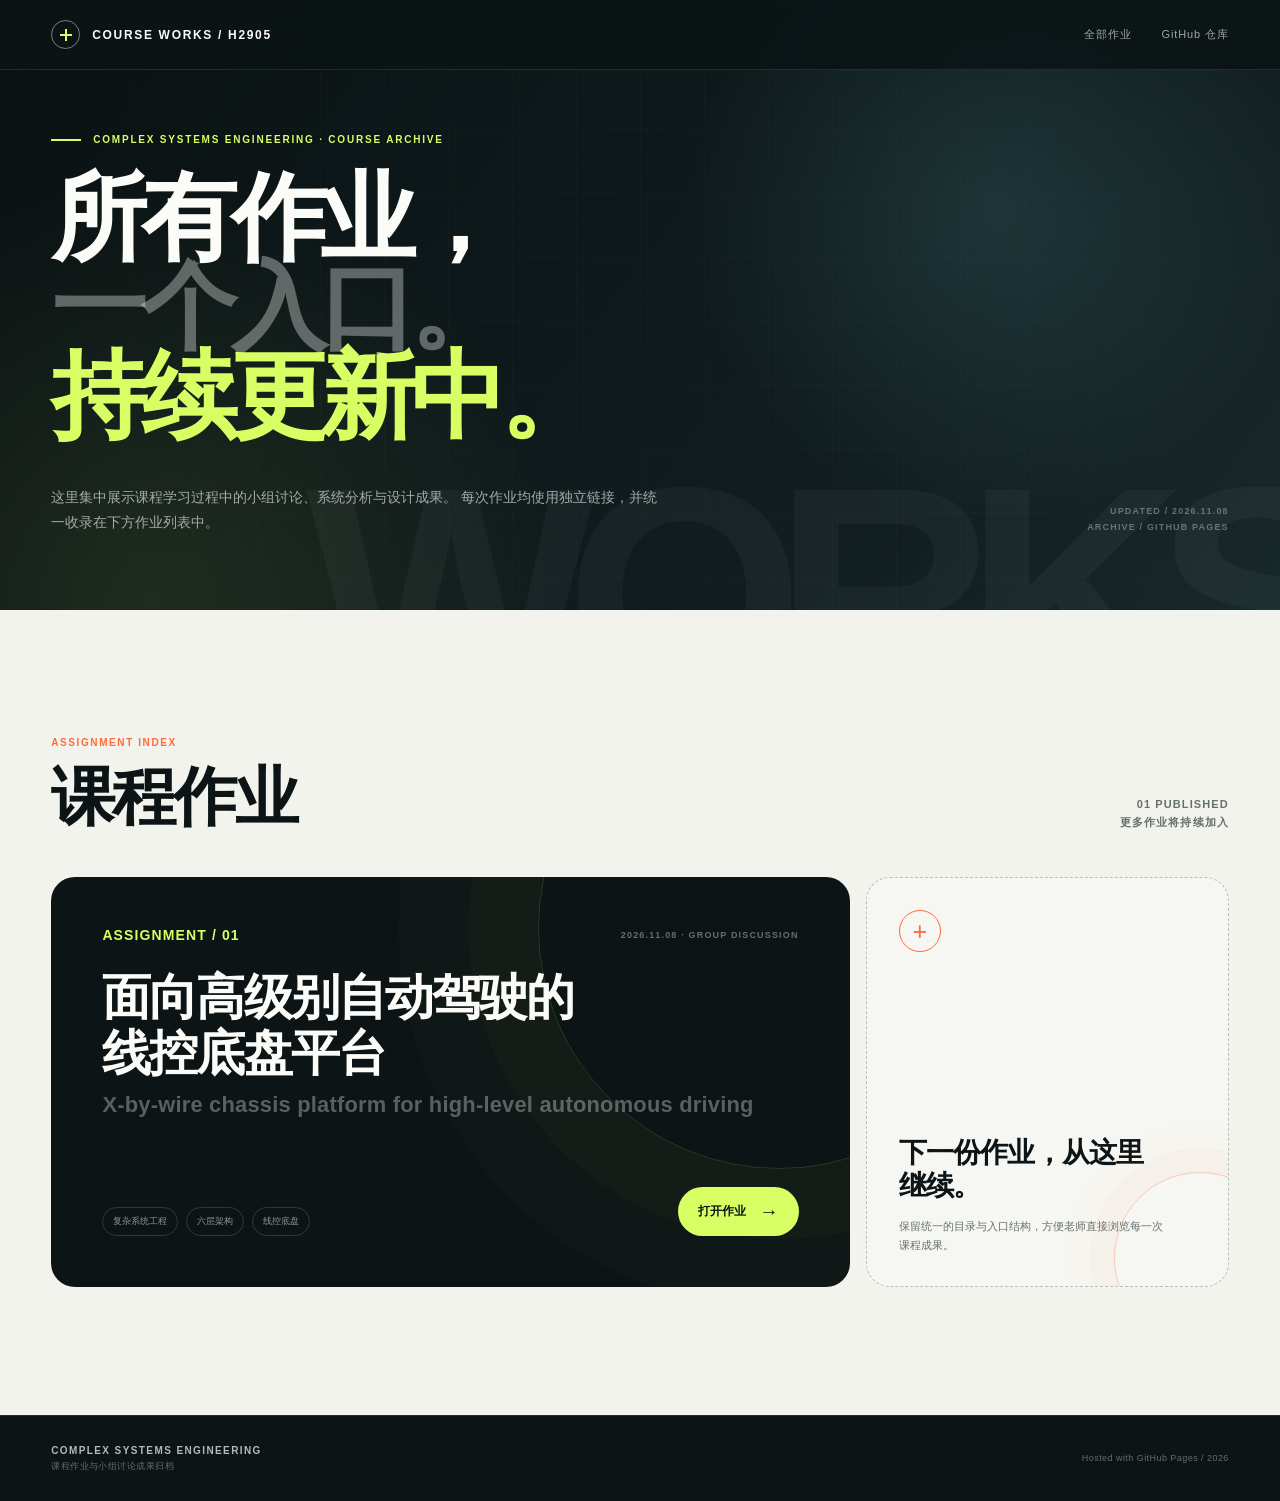
==== index.html @ eab42ed1 "Initialize course assignment site" ====
<!doctype html>
<html lang="zh-CN">
<head>
  <meta charset="utf-8">
  <meta name="viewport" content="width=device-width, initial-scale=1">
  <meta name="description" content="Complex Systems Engineering 课程作业入口">
  <title>课程作业｜Complex Systems Engineering</title>
  <style>
    :root {
      --ink: #0c1416;
      --paper: #f1f3ec;
      --muted: #66706d;
      --line: rgba(12, 20, 22, 0.14);
      --acid: #d7ff64;
      --orange: #ff6b3d;
      --cyan: #77e8df;
      --white: #fbfcf7;
      --display: "Arial Narrow", "HarmonyOS Sans SC", "Microsoft YaHei", sans-serif;
      --sans: "HarmonyOS Sans SC", "PingFang SC", "Microsoft YaHei", sans-serif;
    }

    * { box-sizing: border-box; }

    html {
      scroll-behavior: smooth;
      scroll-padding-top: 84px;
    }

    body {
      margin: 0;
      color: var(--ink);
      background: var(--paper);
      font-family: var(--sans);
      -webkit-font-smoothing: antialiased;
    }

    a { color: inherit; text-decoration: none; }

    ::selection {
      color: var(--ink);
      background: var(--acid);
    }

    .nav {
      position: fixed;
      inset: 0 0 auto;
      z-index: 20;
      display: flex;
      align-items: center;
      justify-content: space-between;
      height: 70px;
      padding: 0 4vw;
      color: var(--white);
      border-bottom: 1px solid rgba(255, 255, 255, 0.1);
      background: rgba(12, 20, 22, 0.9);
      backdrop-filter: blur(18px);
      -webkit-backdrop-filter: blur(18px);
    }

    .brand {
      display: flex;
      align-items: center;
      gap: 12px;
      font: 800 12px/1 var(--display);
      letter-spacing: 0.14em;
      text-transform: uppercase;
    }

    .brand-mark {
      position: relative;
      display: grid;
      place-items: center;
      width: 29px;
      height: 29px;
      border: 1px solid rgba(255, 255, 255, 0.45);
      border-radius: 50%;
    }

    .brand-mark::before,
    .brand-mark::after {
      position: absolute;
      background: var(--acid);
      content: "";
    }

    .brand-mark::before { width: 12px; height: 2px; }
    .brand-mark::after { width: 2px; height: 12px; }

    .nav-links {
      display: flex;
      gap: 30px;
      color: rgba(255, 255, 255, 0.62);
      font-size: 11px;
      letter-spacing: 0.08em;
    }

    .nav-links a {
      transition: color 0.2s;
    }

    .nav-links a:hover { color: var(--acid); }

    .hero {
      position: relative;
      min-height: 610px;
      display: flex;
      align-items: center;
      overflow: hidden;
      color: var(--white);
      background:
        radial-gradient(circle at 78% 35%, rgba(119, 232, 223, 0.12), transparent 29%),
        radial-gradient(circle at 12% 98%, rgba(215, 255, 100, 0.09), transparent 33%),
        linear-gradient(125deg, #0a1112 0%, #111d20 70%, #17282b 100%);
    }

    .hero::before {
      position: absolute;
      inset: 0;
      opacity: 0.1;
      background-image:
        linear-gradient(rgba(255,255,255,0.16) 1px, transparent 1px),
        linear-gradient(90deg, rgba(255,255,255,0.16) 1px, transparent 1px);
      background-size: 64px 64px;
      mask-image: linear-gradient(to right, transparent, #000 25%, #000 80%, transparent);
      content: "";
    }

    .hero::after {
      position: absolute;
      right: -50px;
      bottom: -108px;
      color: rgba(255,255,255,0.034);
      font: 900 clamp(150px, 24vw, 340px)/0.8 var(--display);
      letter-spacing: -0.1em;
      content: "WORKS";
      pointer-events: none;
    }

    .hero-inner {
      position: relative;
      z-index: 1;
      width: min(1320px, 92vw);
      margin: 120px auto 60px;
    }

    .eyebrow {
      display: flex;
      align-items: center;
      gap: 12px;
      margin-bottom: 28px;
      color: var(--acid);
      font: 800 10px/1 var(--display);
      letter-spacing: 0.18em;
      text-transform: uppercase;
    }

    .eyebrow::before {
      width: 30px;
      height: 2px;
      background: currentColor;
      content: "";
    }

    h1 {
      max-width: 1000px;
      margin: 0;
      font: 900 clamp(57px, 7.5vw, 112px)/0.93 var(--display);
      letter-spacing: -0.065em;
    }

    h1 span {
      display: block;
      color: rgba(255,255,255,0.34);
    }

    h1 em {
      color: var(--acid);
      font-style: normal;
    }

    .hero-bottom {
      display: flex;
      align-items: end;
      justify-content: space-between;
      gap: 30px;
      margin-top: 44px;
    }

    .hero-copy {
      max-width: 610px;
      margin: 0;
      color: rgba(255,255,255,0.61);
      font-size: 14px;
      line-height: 1.8;
    }

    .hero-meta {
      flex: 0 0 auto;
      color: rgba(255,255,255,0.34);
      font: 800 9px/1.8 var(--display);
      letter-spacing: 0.13em;
      text-align: right;
      text-transform: uppercase;
    }

    .works {
      padding: clamp(82px, 10vw, 138px) 4vw;
    }

    .works-inner {
      width: min(1320px, 100%);
      margin: 0 auto;
    }

    .section-top {
      display: flex;
      align-items: end;
      justify-content: space-between;
      gap: 30px;
      margin-bottom: 46px;
    }

    .section-kicker {
      margin-bottom: 16px;
      color: var(--orange);
      font: 800 10px/1 var(--display);
      letter-spacing: 0.16em;
      text-transform: uppercase;
    }

    h2 {
      margin: 0;
      font: 800 clamp(37px, 5vw, 67px)/1.05 var(--display);
      letter-spacing: -0.045em;
    }

    .count {
      color: var(--muted);
      font: 800 11px/1.6 var(--display);
      letter-spacing: 0.1em;
      text-align: right;
      text-transform: uppercase;
    }

    .project-grid {
      display: grid;
      grid-template-columns: 1.65fr 0.75fr;
      gap: 16px;
    }

    .project-card {
      position: relative;
      min-height: 410px;
      display: flex;
      flex-direction: column;
      justify-content: space-between;
      padding: clamp(28px, 4vw, 52px);
      overflow: hidden;
      color: var(--white);
      border-radius: 24px;
      background: var(--ink);
      transition: transform 0.28s, box-shadow 0.28s;
    }

    .project-card:hover {
      transform: translateY(-5px);
      box-shadow: 0 25px 55px rgba(12,20,22,0.14);
    }

    .project-card::before {
      position: absolute;
      width: 480px;
      height: 480px;
      right: -170px;
      top: -190px;
      border: 1px solid rgba(215,255,100,0.15);
      border-radius: 50%;
      box-shadow:
        0 0 0 70px rgba(215,255,100,0.025),
        0 0 0 140px rgba(215,255,100,0.012);
      content: "";
    }

    .project-top {
      position: relative;
      z-index: 1;
      display: flex;
      align-items: center;
      justify-content: space-between;
      gap: 20px;
    }

    .project-number {
      color: var(--acid);
      font: 900 14px/1 var(--display);
      letter-spacing: 0.08em;
    }

    .project-date {
      color: rgba(255,255,255,0.38);
      font: 800 9px/1 var(--display);
      letter-spacing: 0.13em;
      text-transform: uppercase;
    }

    .project-card h3 {
      position: relative;
      z-index: 1;
      max-width: 820px;
      margin: 0;
      font: 800 clamp(31px, 3.8vw, 53px)/1.15 var(--display);
      letter-spacing: -0.04em;
    }

    .project-card h3 span {
      display: block;
      margin-top: 10px;
      color: rgba(255,255,255,0.32);
      font-size: 0.45em;
      font-weight: 600;
      letter-spacing: 0.01em;
    }

    .project-bottom {
      position: relative;
      z-index: 1;
      display: flex;
      align-items: end;
      justify-content: space-between;
      gap: 20px;
      margin-top: 42px;
    }

    .tags {
      display: flex;
      flex-wrap: wrap;
      gap: 8px;
    }

    .tag {
      padding: 7px 10px;
      border: 1px solid rgba(255,255,255,0.15);
      border-radius: 999px;
      color: rgba(255,255,255,0.55);
      font-size: 9px;
    }

    .open-link {
      flex: 0 0 auto;
      display: inline-flex;
      align-items: center;
      gap: 14px;
      min-height: 49px;
      padding: 0 20px;
      border-radius: 999px;
      color: var(--ink);
      background: var(--acid);
      font-size: 12px;
      font-weight: 700;
      transition: background 0.2s, transform 0.2s;
    }

    .open-link:hover {
      transform: translateX(4px);
      background: var(--white);
    }

    .open-link span {
      font-size: 19px;
      line-height: 1;
    }

    .coming {
      position: relative;
      min-height: 410px;
      display: flex;
      flex-direction: column;
      justify-content: space-between;
      padding: 32px;
      overflow: hidden;
      border: 1px dashed rgba(12,20,22,0.25);
      border-radius: 24px;
      background: rgba(255,255,255,0.34);
    }

    .coming::after {
      position: absolute;
      right: -58px;
      bottom: -58px;
      width: 170px;
      height: 170px;
      border: 1px solid rgba(255,107,61,0.34);
      border-radius: 50%;
      box-shadow:
        0 0 0 24px rgba(255,107,61,0.03),
        0 0 0 48px rgba(255,107,61,0.016);
      content: "";
    }

    .coming .plus {
      display: grid;
      place-items: center;
      width: 42px;
      height: 42px;
      color: var(--orange);
      border: 1px solid var(--orange);
      border-radius: 50%;
      font-size: 25px;
      font-weight: 300;
    }

    .coming strong {
      display: block;
      max-width: 270px;
      font: 800 28px/1.2 var(--display);
      letter-spacing: -0.03em;
    }

    .coming p {
      max-width: 270px;
      margin: 14px 0 0;
      color: var(--muted);
      font-size: 11px;
      line-height: 1.7;
    }

    .footer {
      display: flex;
      align-items: center;
      justify-content: space-between;
      gap: 25px;
      padding: 28px 4vw;
      color: rgba(255,255,255,0.37);
      border-top: 1px solid rgba(255,255,255,0.1);
      background: var(--ink);
      font-size: 9px;
      line-height: 1.6;
      letter-spacing: 0.05em;
    }

    .footer strong {
      color: rgba(255,255,255,0.7);
      font: 800 10px/1 var(--display);
      letter-spacing: 0.14em;
      text-transform: uppercase;
    }

    @media (max-width: 800px) {
      .nav-links { display: none; }

      .hero {
        min-height: 640px;
      }

      .hero-inner {
        margin-top: 105px;
      }

      h1 {
        font-size: clamp(54px, 17vw, 78px);
      }

      .hero-bottom,
      .section-top,
      .project-bottom {
        align-items: flex-start;
        flex-direction: column;
      }

      .hero-meta,
      .count {
        text-align: left;
      }

      .project-grid {
        grid-template-columns: 1fr;
      }

      .project-card {
        min-height: 440px;
      }

      .coming {
        min-height: 260px;
      }

      .footer {
        align-items: flex-start;
        flex-direction: column;
      }
    }

    @media (prefers-reduced-motion: reduce) {
      html { scroll-behavior: auto; }
      *, *::before, *::after {
        transition-duration: 0.01ms !important;
      }
    }
  </style>
</head>
<body>
  <header class="nav">
    <a class="brand" href="./">
      <span class="brand-mark" aria-hidden="true"></span>
      <span>Course Works / H2905</span>
    </a>
    <nav class="nav-links" aria-label="页面导航">
      <a href="#works">全部作业</a>
      <a href="https://github.com/h2905/complex-systems-engineering-2026">GitHub 仓库</a>
    </nav>
  </header>

  <main>
    <section class="hero">
      <div class="hero-inner">
        <div class="eyebrow">Complex Systems Engineering · Course Archive</div>
        <h1>
          所有作业，<span>一个入口。</span>
          <em>持续更新中。</em>
        </h1>
        <div class="hero-bottom">
          <p class="hero-copy">
            这里集中展示课程学习过程中的小组讨论、系统分析与设计成果。
            每次作业均使用独立链接，并统一收录在下方作业列表中。
          </p>
          <div class="hero-meta">
            Updated / 2026.11.08<br>
            Archive / GitHub Pages
          </div>
        </div>
      </div>
    </section>

    <section class="works" id="works">
      <div class="works-inner">
        <div class="section-top">
          <div>
            <div class="section-kicker">Assignment index</div>
            <h2>课程作业</h2>
          </div>
          <div class="count">01 published<br>更多作业将持续加入</div>
        </div>

        <div class="project-grid">
          <article class="project-card">
            <div class="project-top">
              <span class="project-number">ASSIGNMENT / 01</span>
              <span class="project-date">2026.11.08 · Group discussion</span>
            </div>
            <h3>
              面向高级别自动驾驶的<br>线控底盘平台
              <span>X-by-wire chassis platform for high-level autonomous driving</span>
            </h3>
            <div class="project-bottom">
              <div class="tags">
                <span class="tag">复杂系统工程</span>
                <span class="tag">六层架构</span>
                <span class="tag">线控底盘</span>
              </div>
              <a class="open-link" href="./assignments/wire-control-chassis/">
                打开作业
                <span aria-hidden="true">→</span>
              </a>
            </div>
          </article>

          <aside class="coming">
            <span class="plus" aria-hidden="true">+</span>
            <div>
              <strong>下一份作业，从这里继续。</strong>
              <p>保留统一的目录与入口结构，方便老师直接浏览每一次课程成果。</p>
            </div>
          </aside>
        </div>
      </div>
    </section>
  </main>

  <footer class="footer">
    <div>
      <strong>Complex Systems Engineering</strong><br>
      课程作业与小组讨论成果归档
    </div>
    <div>Hosted with GitHub Pages / 2026</div>
  </footer>
</body>
</html>
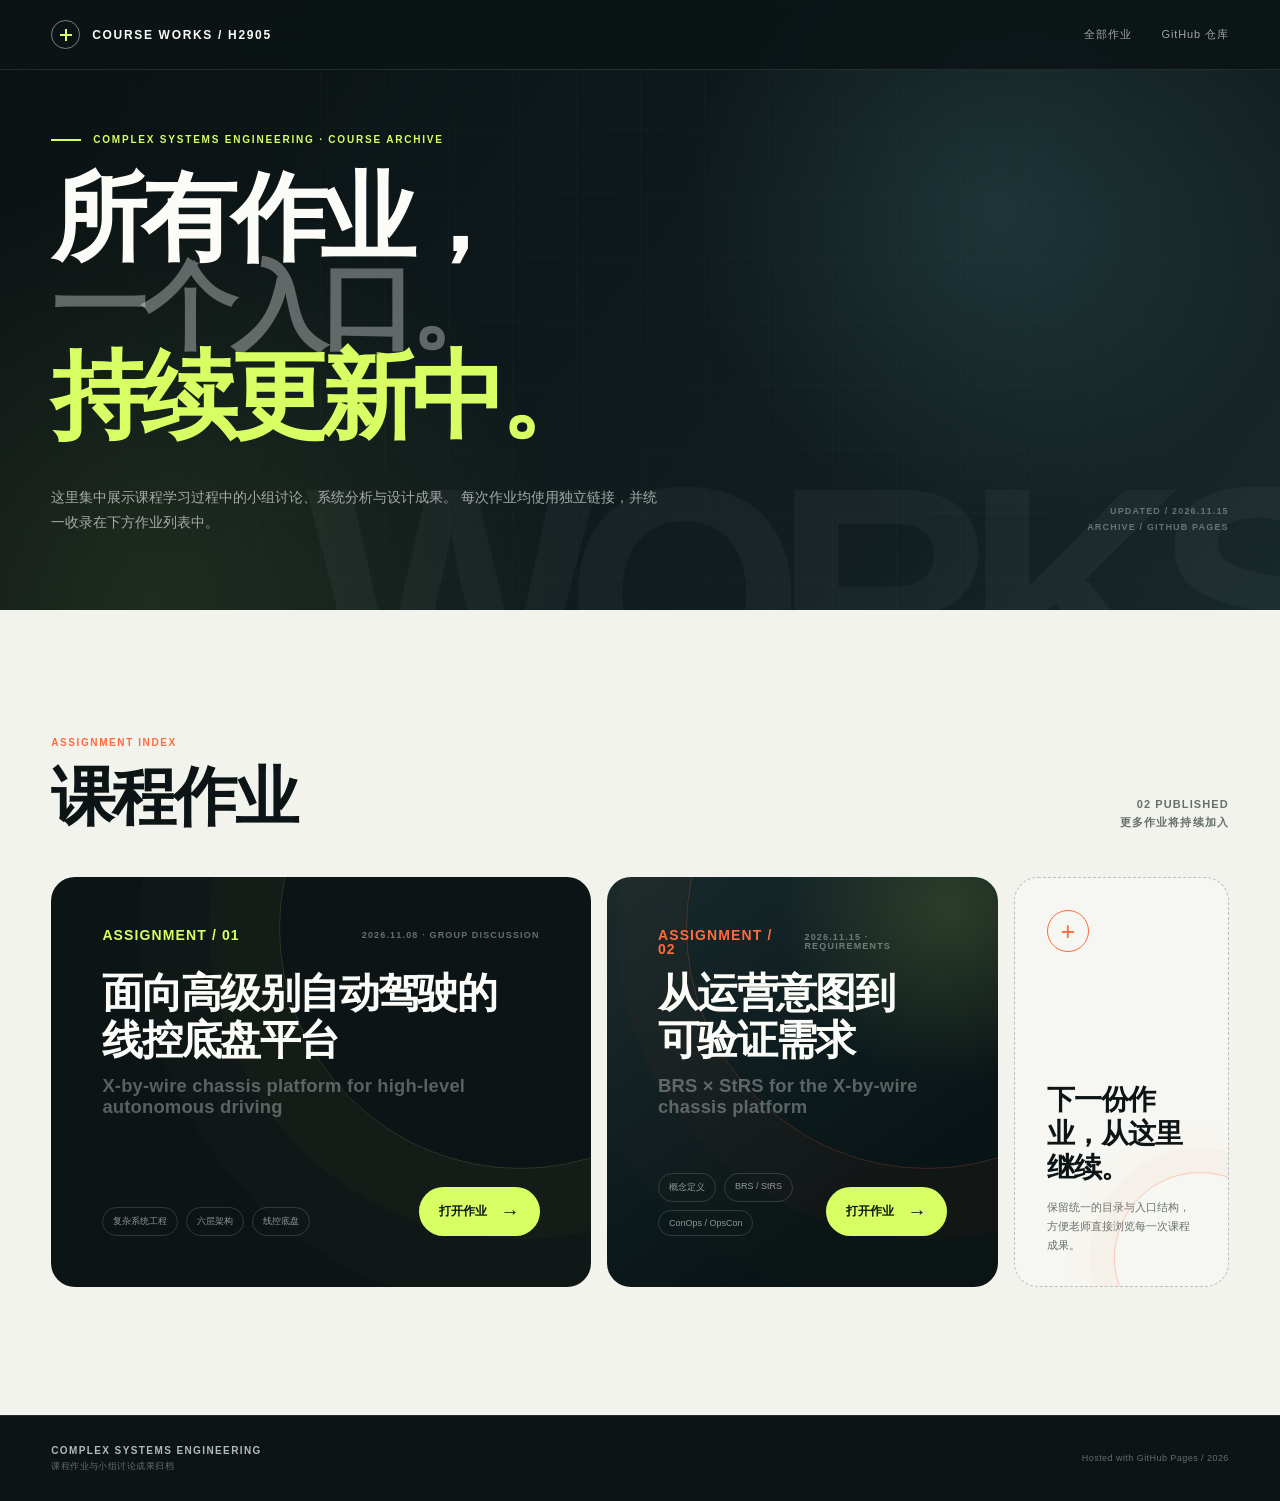
==== commit d659ecf5: "Add assignment 02 concept definition" ====
--- a/index.html
+++ b/index.html
@@ -244,7 +244,7 @@
 
     .project-grid {
       display: grid;
-      grid-template-columns: 1.65fr 0.75fr;
+      grid-template-columns: 1.38fr 1fr 0.55fr;
       gap: 16px;
     }
 
@@ -281,6 +281,23 @@
       content: "";
     }
 
+    .project-card.secondary {
+      background:
+        radial-gradient(circle at 88% 8%, rgba(216, 255, 100, 0.14), transparent 34%),
+        linear-gradient(145deg, #172a2d 0%, #091416 72%);
+    }
+
+    .project-card.secondary::before {
+      border-color: rgba(255, 107, 61, 0.22);
+      box-shadow:
+        0 0 0 70px rgba(255, 107, 61, 0.025),
+        0 0 0 140px rgba(255, 107, 61, 0.012);
+    }
+
+    .project-card.secondary .project-number {
+      color: var(--orange);
+    }
+
     .project-top {
       position: relative;
       z-index: 1;
@@ -308,7 +325,7 @@
       z-index: 1;
       max-width: 820px;
       margin: 0;
-      font: 800 clamp(31px, 3.8vw, 53px)/1.15 var(--display);
+      font: 800 clamp(31px, 3.2vw, 46px)/1.15 var(--display);
       letter-spacing: -0.04em;
     }
 
@@ -524,7 +541,7 @@
             每次作业均使用独立链接，并统一收录在下方作业列表中。
           </p>
           <div class="hero-meta">
-            Updated / 2026.11.08<br>
+            Updated / 2026.11.15<br>
             Archive / GitHub Pages
           </div>
         </div>
@@ -538,7 +555,7 @@
             <div class="section-kicker">Assignment index</div>
             <h2>课程作业</h2>
           </div>
-          <div class="count">01 published<br>更多作业将持续加入</div>
+          <div class="count">02 published<br>更多作业将持续加入</div>
         </div>
 
         <div class="project-grid">
@@ -564,6 +581,28 @@
             </div>
           </article>
 
+          <article class="project-card secondary">
+            <div class="project-top">
+              <span class="project-number">ASSIGNMENT / 02</span>
+              <span class="project-date">2026.11.15 · Requirements</span>
+            </div>
+            <h3>
+              从运营意图到<br>可验证需求
+              <span>BRS × StRS for the X-by-wire chassis platform</span>
+            </h3>
+            <div class="project-bottom">
+              <div class="tags">
+                <span class="tag">概念定义</span>
+                <span class="tag">BRS / StRS</span>
+                <span class="tag">ConOps / OpsCon</span>
+              </div>
+              <a class="open-link" href="./assignments/concept-definition/">
+                打开作业
+                <span aria-hidden="true">→</span>
+              </a>
+            </div>
+          </article>
+
           <aside class="coming">
             <span class="plus" aria-hidden="true">+</span>
             <div>
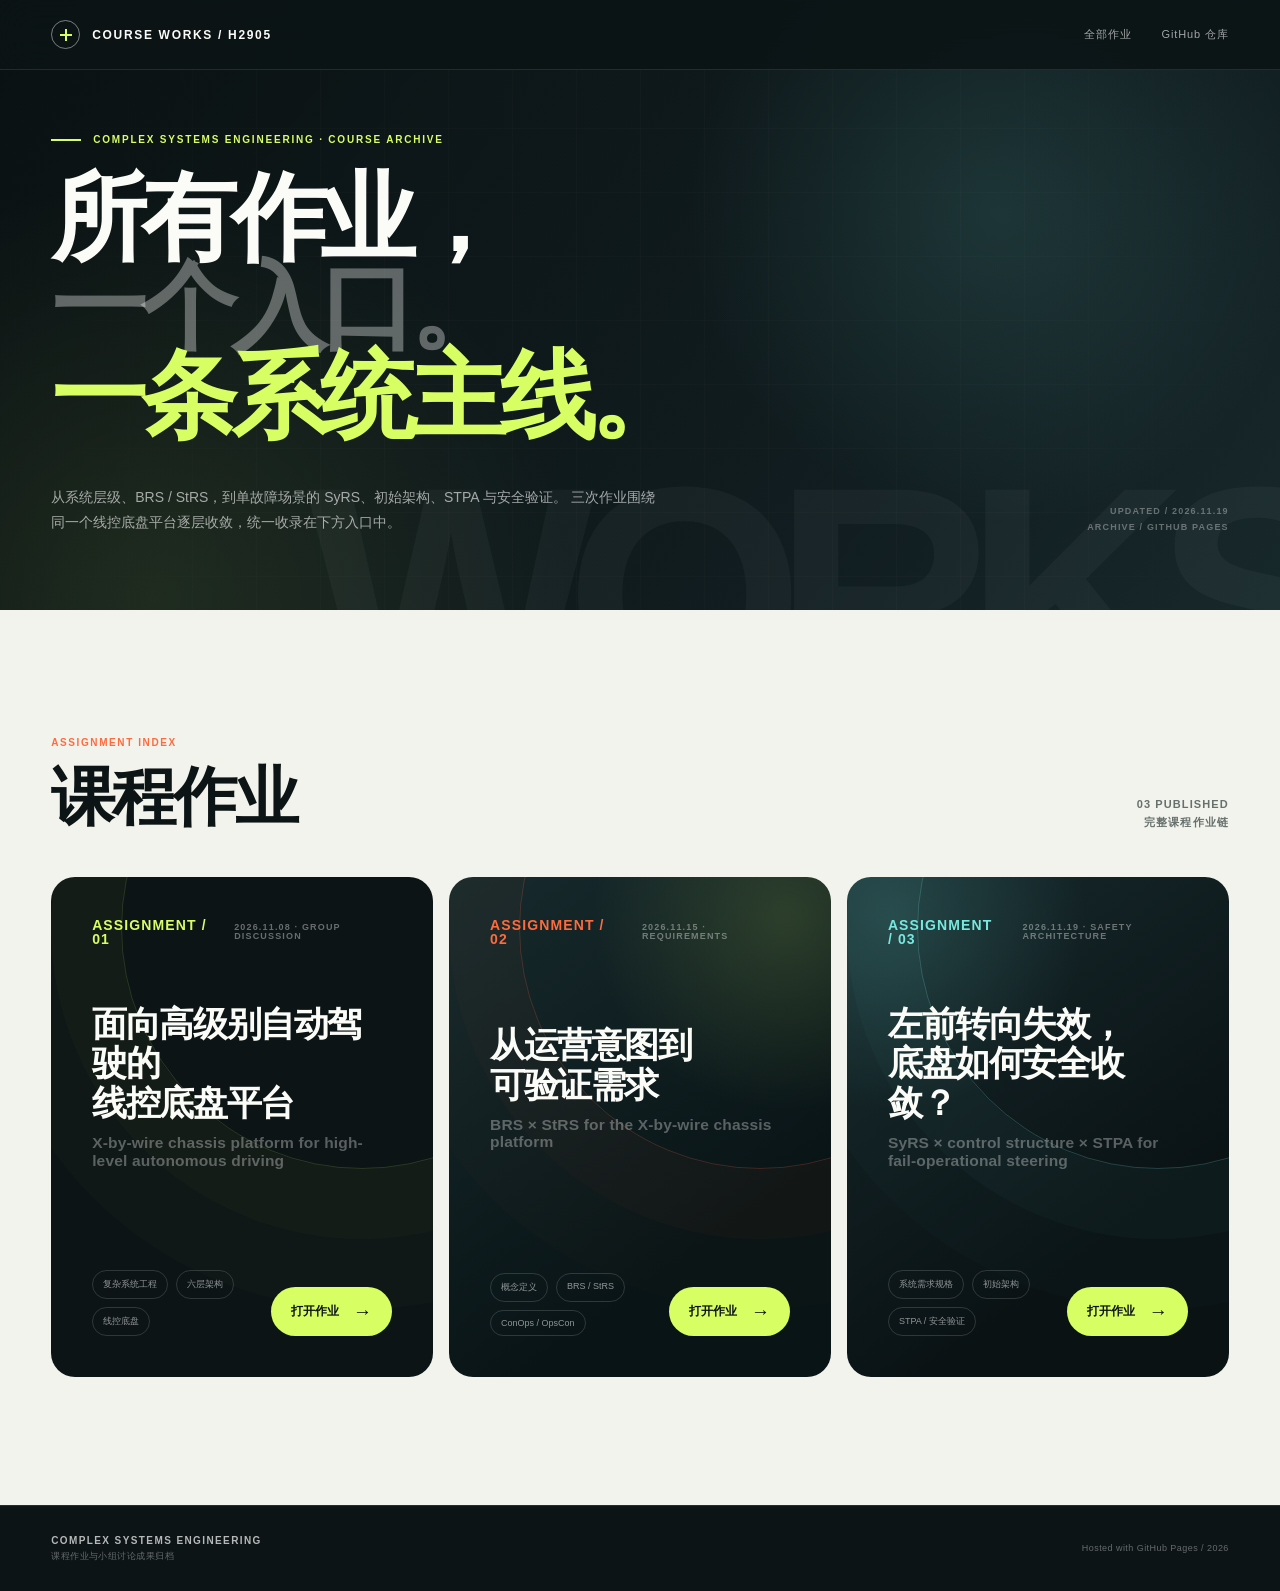
==== commit 6e9afb05: "Complete course assignments and add system safety architecture" ====
--- a/index.html
+++ b/index.html
@@ -244,17 +244,17 @@
 
     .project-grid {
       display: grid;
-      grid-template-columns: 1.38fr 1fr 0.55fr;
+      grid-template-columns: repeat(3, minmax(0, 1fr));
       gap: 16px;
     }
 
     .project-card {
       position: relative;
-      min-height: 410px;
+      min-height: 500px;
       display: flex;
       flex-direction: column;
       justify-content: space-between;
-      padding: clamp(28px, 4vw, 52px);
+      padding: clamp(28px, 3.2vw, 44px);
       overflow: hidden;
       color: var(--white);
       border-radius: 24px;
@@ -298,6 +298,23 @@
       color: var(--orange);
     }
 
+    .project-card.tertiary {
+      background:
+        radial-gradient(circle at 12% 8%, rgba(119, 232, 223, 0.16), transparent 34%),
+        linear-gradient(145deg, #172a2d 0%, #0a1214 72%);
+    }
+
+    .project-card.tertiary::before {
+      border-color: rgba(119, 232, 223, 0.22);
+      box-shadow:
+        0 0 0 70px rgba(119, 232, 223, 0.025),
+        0 0 0 140px rgba(119, 232, 223, 0.012);
+    }
+
+    .project-card.tertiary .project-number {
+      color: var(--cyan);
+    }
+
     .project-top {
       position: relative;
       z-index: 1;
@@ -325,7 +342,7 @@
       z-index: 1;
       max-width: 820px;
       margin: 0;
-      font: 800 clamp(31px, 3.2vw, 46px)/1.15 var(--display);
+      font: 800 clamp(28px, 2.7vw, 40px)/1.15 var(--display);
       letter-spacing: -0.04em;
     }
 
@@ -533,15 +550,15 @@
         <div class="eyebrow">Complex Systems Engineering · Course Archive</div>
         <h1>
           所有作业，<span>一个入口。</span>
-          <em>持续更新中。</em>
+          <em>一条系统主线。</em>
         </h1>
         <div class="hero-bottom">
           <p class="hero-copy">
-            这里集中展示课程学习过程中的小组讨论、系统分析与设计成果。
-            每次作业均使用独立链接，并统一收录在下方作业列表中。
+            从系统层级、BRS / StRS，到单故障场景的 SyRS、初始架构、STPA 与安全验证。
+            三次作业围绕同一个线控底盘平台逐层收敛，统一收录在下方入口中。
           </p>
           <div class="hero-meta">
-            Updated / 2026.11.15<br>
+            Updated / 2026.11.19<br>
             Archive / GitHub Pages
           </div>
         </div>
@@ -555,7 +572,7 @@
             <div class="section-kicker">Assignment index</div>
             <h2>课程作业</h2>
           </div>
-          <div class="count">02 published<br>更多作业将持续加入</div>
+          <div class="count">03 published<br>完整课程作业链</div>
         </div>
 
         <div class="project-grid">
@@ -603,13 +620,27 @@
             </div>
           </article>
 
-          <aside class="coming">
-            <span class="plus" aria-hidden="true">+</span>
-            <div>
-              <strong>下一份作业，从这里继续。</strong>
-              <p>保留统一的目录与入口结构，方便老师直接浏览每一次课程成果。</p>
+          <article class="project-card tertiary">
+            <div class="project-top">
+              <span class="project-number">ASSIGNMENT / 03</span>
+              <span class="project-date">2026.11.19 · Safety architecture</span>
             </div>
-          </aside>
+            <h3>
+              左前转向失效，<br>底盘如何安全收敛？
+              <span>SyRS × control structure × STPA for fail-operational steering</span>
+            </h3>
+            <div class="project-bottom">
+              <div class="tags">
+                <span class="tag">系统需求规格</span>
+                <span class="tag">初始架构</span>
+                <span class="tag">STPA / 安全验证</span>
+              </div>
+              <a class="open-link" href="./assignments/system-safety-architecture/">
+                打开作业
+                <span aria-hidden="true">→</span>
+              </a>
+            </div>
+          </article>
         </div>
       </div>
     </section>
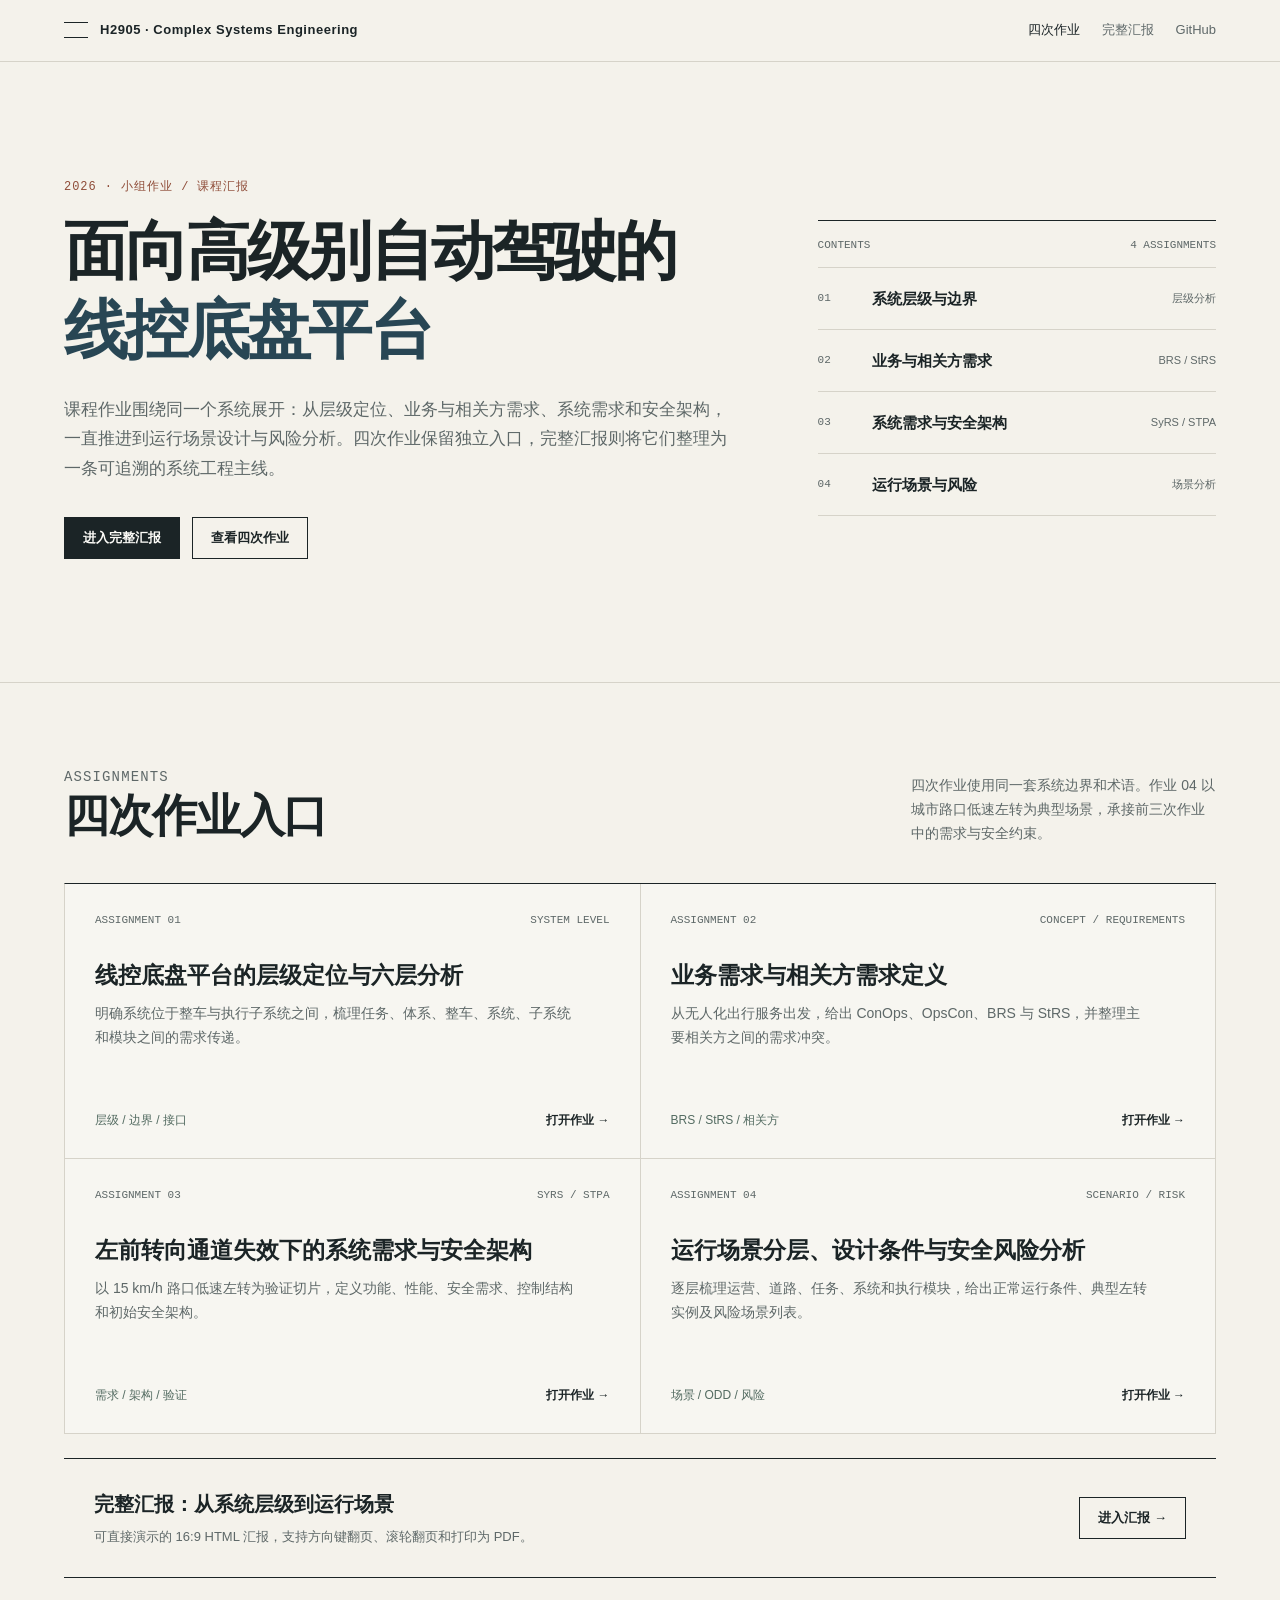
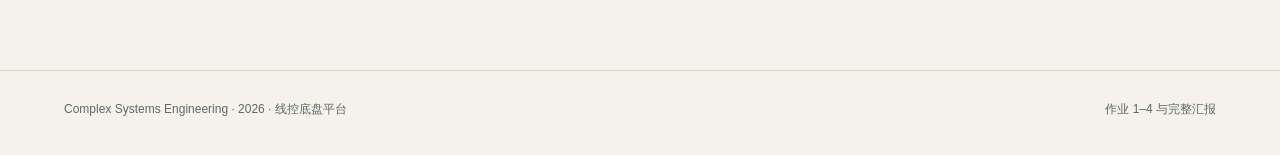
==== commit 416346e9: "Rework assignments 1-4 and add continuous HTML presentation" ====
--- a/index.html
+++ b/index.html
@@ -3,655 +3,105 @@
 <head>
   <meta charset="utf-8">
   <meta name="viewport" content="width=device-width, initial-scale=1">
-  <meta name="description" content="Complex Systems Engineering 课程作业入口">
-  <title>课程作业｜Complex Systems Engineering</title>
-  <style>
-    :root {
-      --ink: #0c1416;
-      --paper: #f1f3ec;
-      --muted: #66706d;
-      --line: rgba(12, 20, 22, 0.14);
-      --acid: #d7ff64;
-      --orange: #ff6b3d;
-      --cyan: #77e8df;
-      --white: #fbfcf7;
-      --display: "Arial Narrow", "HarmonyOS Sans SC", "Microsoft YaHei", sans-serif;
-      --sans: "HarmonyOS Sans SC", "PingFang SC", "Microsoft YaHei", sans-serif;
-    }
-
-    * { box-sizing: border-box; }
-
-    html {
-      scroll-behavior: smooth;
-      scroll-padding-top: 84px;
-    }
-
-    body {
-      margin: 0;
-      color: var(--ink);
-      background: var(--paper);
-      font-family: var(--sans);
-      -webkit-font-smoothing: antialiased;
-    }
-
-    a { color: inherit; text-decoration: none; }
-
-    ::selection {
-      color: var(--ink);
-      background: var(--acid);
-    }
-
-    .nav {
-      position: fixed;
-      inset: 0 0 auto;
-      z-index: 20;
-      display: flex;
-      align-items: center;
-      justify-content: space-between;
-      height: 70px;
-      padding: 0 4vw;
-      color: var(--white);
-      border-bottom: 1px solid rgba(255, 255, 255, 0.1);
-      background: rgba(12, 20, 22, 0.9);
-      backdrop-filter: blur(18px);
-      -webkit-backdrop-filter: blur(18px);
-    }
-
-    .brand {
-      display: flex;
-      align-items: center;
-      gap: 12px;
-      font: 800 12px/1 var(--display);
-      letter-spacing: 0.14em;
-      text-transform: uppercase;
-    }
-
-    .brand-mark {
-      position: relative;
-      display: grid;
-      place-items: center;
-      width: 29px;
-      height: 29px;
-      border: 1px solid rgba(255, 255, 255, 0.45);
-      border-radius: 50%;
-    }
-
-    .brand-mark::before,
-    .brand-mark::after {
-      position: absolute;
-      background: var(--acid);
-      content: "";
-    }
-
-    .brand-mark::before { width: 12px; height: 2px; }
-    .brand-mark::after { width: 2px; height: 12px; }
-
-    .nav-links {
-      display: flex;
-      gap: 30px;
-      color: rgba(255, 255, 255, 0.62);
-      font-size: 11px;
-      letter-spacing: 0.08em;
-    }
-
-    .nav-links a {
-      transition: color 0.2s;
-    }
-
-    .nav-links a:hover { color: var(--acid); }
-
-    .hero {
-      position: relative;
-      min-height: 610px;
-      display: flex;
-      align-items: center;
-      overflow: hidden;
-      color: var(--white);
-      background:
-        radial-gradient(circle at 78% 35%, rgba(119, 232, 223, 0.12), transparent 29%),
-        radial-gradient(circle at 12% 98%, rgba(215, 255, 100, 0.09), transparent 33%),
-        linear-gradient(125deg, #0a1112 0%, #111d20 70%, #17282b 100%);
-    }
-
-    .hero::before {
-      position: absolute;
-      inset: 0;
-      opacity: 0.1;
-      background-image:
-        linear-gradient(rgba(255,255,255,0.16) 1px, transparent 1px),
-        linear-gradient(90deg, rgba(255,255,255,0.16) 1px, transparent 1px);
-      background-size: 64px 64px;
-      mask-image: linear-gradient(to right, transparent, #000 25%, #000 80%, transparent);
-      content: "";
-    }
-
-    .hero::after {
-      position: absolute;
-      right: -50px;
-      bottom: -108px;
-      color: rgba(255,255,255,0.034);
-      font: 900 clamp(150px, 24vw, 340px)/0.8 var(--display);
-      letter-spacing: -0.1em;
-      content: "WORKS";
-      pointer-events: none;
-    }
-
-    .hero-inner {
-      position: relative;
-      z-index: 1;
-      width: min(1320px, 92vw);
-      margin: 120px auto 60px;
-    }
-
-    .eyebrow {
-      display: flex;
-      align-items: center;
-      gap: 12px;
-      margin-bottom: 28px;
-      color: var(--acid);
-      font: 800 10px/1 var(--display);
-      letter-spacing: 0.18em;
-      text-transform: uppercase;
-    }
-
-    .eyebrow::before {
-      width: 30px;
-      height: 2px;
-      background: currentColor;
-      content: "";
-    }
-
-    h1 {
-      max-width: 1000px;
-      margin: 0;
-      font: 900 clamp(57px, 7.5vw, 112px)/0.93 var(--display);
-      letter-spacing: -0.065em;
-    }
-
-    h1 span {
-      display: block;
-      color: rgba(255,255,255,0.34);
-    }
-
-    h1 em {
-      color: var(--acid);
-      font-style: normal;
-    }
-
-    .hero-bottom {
-      display: flex;
-      align-items: end;
-      justify-content: space-between;
-      gap: 30px;
-      margin-top: 44px;
-    }
-
-    .hero-copy {
-      max-width: 610px;
-      margin: 0;
-      color: rgba(255,255,255,0.61);
-      font-size: 14px;
-      line-height: 1.8;
-    }
-
-    .hero-meta {
-      flex: 0 0 auto;
-      color: rgba(255,255,255,0.34);
-      font: 800 9px/1.8 var(--display);
-      letter-spacing: 0.13em;
-      text-align: right;
-      text-transform: uppercase;
-    }
-
-    .works {
-      padding: clamp(82px, 10vw, 138px) 4vw;
-    }
-
-    .works-inner {
-      width: min(1320px, 100%);
-      margin: 0 auto;
-    }
-
-    .section-top {
-      display: flex;
-      align-items: end;
-      justify-content: space-between;
-      gap: 30px;
-      margin-bottom: 46px;
-    }
-
-    .section-kicker {
-      margin-bottom: 16px;
-      color: var(--orange);
-      font: 800 10px/1 var(--display);
-      letter-spacing: 0.16em;
-      text-transform: uppercase;
-    }
-
-    h2 {
-      margin: 0;
-      font: 800 clamp(37px, 5vw, 67px)/1.05 var(--display);
-      letter-spacing: -0.045em;
-    }
-
-    .count {
-      color: var(--muted);
-      font: 800 11px/1.6 var(--display);
-      letter-spacing: 0.1em;
-      text-align: right;
-      text-transform: uppercase;
-    }
-
-    .project-grid {
-      display: grid;
-      grid-template-columns: repeat(3, minmax(0, 1fr));
-      gap: 16px;
-    }
-
-    .project-card {
-      position: relative;
-      min-height: 500px;
-      display: flex;
-      flex-direction: column;
-      justify-content: space-between;
-      padding: clamp(28px, 3.2vw, 44px);
-      overflow: hidden;
-      color: var(--white);
-      border-radius: 24px;
-      background: var(--ink);
-      transition: transform 0.28s, box-shadow 0.28s;
-    }
-
-    .project-card:hover {
-      transform: translateY(-5px);
-      box-shadow: 0 25px 55px rgba(12,20,22,0.14);
-    }
-
-    .project-card::before {
-      position: absolute;
-      width: 480px;
-      height: 480px;
-      right: -170px;
-      top: -190px;
-      border: 1px solid rgba(215,255,100,0.15);
-      border-radius: 50%;
-      box-shadow:
-        0 0 0 70px rgba(215,255,100,0.025),
-        0 0 0 140px rgba(215,255,100,0.012);
-      content: "";
-    }
-
-    .project-card.secondary {
-      background:
-        radial-gradient(circle at 88% 8%, rgba(216, 255, 100, 0.14), transparent 34%),
-        linear-gradient(145deg, #172a2d 0%, #091416 72%);
-    }
-
-    .project-card.secondary::before {
-      border-color: rgba(255, 107, 61, 0.22);
-      box-shadow:
-        0 0 0 70px rgba(255, 107, 61, 0.025),
-        0 0 0 140px rgba(255, 107, 61, 0.012);
-    }
-
-    .project-card.secondary .project-number {
-      color: var(--orange);
-    }
-
-    .project-card.tertiary {
-      background:
-        radial-gradient(circle at 12% 8%, rgba(119, 232, 223, 0.16), transparent 34%),
-        linear-gradient(145deg, #172a2d 0%, #0a1214 72%);
-    }
-
-    .project-card.tertiary::before {
-      border-color: rgba(119, 232, 223, 0.22);
-      box-shadow:
-        0 0 0 70px rgba(119, 232, 223, 0.025),
-        0 0 0 140px rgba(119, 232, 223, 0.012);
-    }
-
-    .project-card.tertiary .project-number {
-      color: var(--cyan);
-    }
-
-    .project-top {
-      position: relative;
-      z-index: 1;
-      display: flex;
-      align-items: center;
-      justify-content: space-between;
-      gap: 20px;
-    }
-
-    .project-number {
-      color: var(--acid);
-      font: 900 14px/1 var(--display);
-      letter-spacing: 0.08em;
-    }
-
-    .project-date {
-      color: rgba(255,255,255,0.38);
-      font: 800 9px/1 var(--display);
-      letter-spacing: 0.13em;
-      text-transform: uppercase;
-    }
-
-    .project-card h3 {
-      position: relative;
-      z-index: 1;
-      max-width: 820px;
-      margin: 0;
-      font: 800 clamp(28px, 2.7vw, 40px)/1.15 var(--display);
-      letter-spacing: -0.04em;
-    }
-
-    .project-card h3 span {
-      display: block;
-      margin-top: 10px;
-      color: rgba(255,255,255,0.32);
-      font-size: 0.45em;
-      font-weight: 600;
-      letter-spacing: 0.01em;
-    }
-
-    .project-bottom {
-      position: relative;
-      z-index: 1;
-      display: flex;
-      align-items: end;
-      justify-content: space-between;
-      gap: 20px;
-      margin-top: 42px;
-    }
-
-    .tags {
-      display: flex;
-      flex-wrap: wrap;
-      gap: 8px;
-    }
-
-    .tag {
-      padding: 7px 10px;
-      border: 1px solid rgba(255,255,255,0.15);
-      border-radius: 999px;
-      color: rgba(255,255,255,0.55);
-      font-size: 9px;
-    }
-
-    .open-link {
-      flex: 0 0 auto;
-      display: inline-flex;
-      align-items: center;
-      gap: 14px;
-      min-height: 49px;
-      padding: 0 20px;
-      border-radius: 999px;
-      color: var(--ink);
-      background: var(--acid);
-      font-size: 12px;
-      font-weight: 700;
-      transition: background 0.2s, transform 0.2s;
-    }
-
-    .open-link:hover {
-      transform: translateX(4px);
-      background: var(--white);
-    }
-
-    .open-link span {
-      font-size: 19px;
-      line-height: 1;
-    }
-
-    .coming {
-      position: relative;
-      min-height: 410px;
-      display: flex;
-      flex-direction: column;
-      justify-content: space-between;
-      padding: 32px;
-      overflow: hidden;
-      border: 1px dashed rgba(12,20,22,0.25);
-      border-radius: 24px;
-      background: rgba(255,255,255,0.34);
-    }
-
-    .coming::after {
-      position: absolute;
-      right: -58px;
-      bottom: -58px;
-      width: 170px;
-      height: 170px;
-      border: 1px solid rgba(255,107,61,0.34);
-      border-radius: 50%;
-      box-shadow:
-        0 0 0 24px rgba(255,107,61,0.03),
-        0 0 0 48px rgba(255,107,61,0.016);
-      content: "";
-    }
-
-    .coming .plus {
-      display: grid;
-      place-items: center;
-      width: 42px;
-      height: 42px;
-      color: var(--orange);
-      border: 1px solid var(--orange);
-      border-radius: 50%;
-      font-size: 25px;
-      font-weight: 300;
-    }
-
-    .coming strong {
-      display: block;
-      max-width: 270px;
-      font: 800 28px/1.2 var(--display);
-      letter-spacing: -0.03em;
-    }
-
-    .coming p {
-      max-width: 270px;
-      margin: 14px 0 0;
-      color: var(--muted);
-      font-size: 11px;
-      line-height: 1.7;
-    }
-
-    .footer {
-      display: flex;
-      align-items: center;
-      justify-content: space-between;
-      gap: 25px;
-      padding: 28px 4vw;
-      color: rgba(255,255,255,0.37);
-      border-top: 1px solid rgba(255,255,255,0.1);
-      background: var(--ink);
-      font-size: 9px;
-      line-height: 1.6;
-      letter-spacing: 0.05em;
-    }
-
-    .footer strong {
-      color: rgba(255,255,255,0.7);
-      font: 800 10px/1 var(--display);
-      letter-spacing: 0.14em;
-      text-transform: uppercase;
-    }
-
-    @media (max-width: 800px) {
-      .nav-links { display: none; }
-
-      .hero {
-        min-height: 640px;
-      }
-
-      .hero-inner {
-        margin-top: 105px;
-      }
-
-      h1 {
-        font-size: clamp(54px, 17vw, 78px);
-      }
-
-      .hero-bottom,
-      .section-top,
-      .project-bottom {
-        align-items: flex-start;
-        flex-direction: column;
-      }
-
-      .hero-meta,
-      .count {
-        text-align: left;
-      }
-
-      .project-grid {
-        grid-template-columns: 1fr;
-      }
-
-      .project-card {
-        min-height: 440px;
-      }
-
-      .coming {
-        min-height: 260px;
-      }
-
-      .footer {
-        align-items: flex-start;
-        flex-direction: column;
-      }
-    }
-
-    @media (prefers-reduced-motion: reduce) {
-      html { scroll-behavior: auto; }
-      *, *::before, *::after {
-        transition-duration: 0.01ms !important;
-      }
-    }
-  </style>
+  <meta name="description" content="面向高级别自动驾驶的线控底盘平台：复杂系统工程课程作业 1–4 与完整汇报">
+  <title>线控底盘平台｜复杂系统工程作业</title>
+  <link rel="stylesheet" href="./assets/site.css">
 </head>
 <body>
-  <header class="nav">
-    <a class="brand" href="./">
-      <span class="brand-mark" aria-hidden="true"></span>
-      <span>Course Works / H2905</span>
+  <header class="site-header">
+    <a class="site-brand" href="./">
+      <span class="brand-rule" aria-hidden="true"></span>
+      <span>H2905 · Complex Systems Engineering</span>
     </a>
-    <nav class="nav-links" aria-label="页面导航">
-      <a href="#works">全部作业</a>
-      <a href="https://github.com/h2905/complex-systems-engineering-2026">GitHub 仓库</a>
+    <nav class="site-nav" aria-label="主导航">
+      <a href="#assignments" aria-current="page">四次作业</a>
+      <a href="./report/">完整汇报</a>
+      <a href="https://github.com/h2905/complex-systems-engineering-2026">GitHub</a>
     </nav>
   </header>
 
   <main>
-    <section class="hero">
-      <div class="hero-inner">
-        <div class="eyebrow">Complex Systems Engineering · Course Archive</div>
-        <h1>
-          所有作业，<span>一个入口。</span>
-          <em>一条系统主线。</em>
-        </h1>
-        <div class="hero-bottom">
-          <p class="hero-copy">
-            从系统层级、BRS / StRS，到单故障场景的 SyRS、初始架构、STPA 与安全验证。
-            三次作业围绕同一个线控底盘平台逐层收敛，统一收录在下方入口中。
-          </p>
-          <div class="hero-meta">
-            Updated / 2026.11.19<br>
-            Archive / GitHub Pages
-          </div>
+    <section class="wrap hero">
+      <div>
+        <p class="eyebrow">2026 · 小组作业 / 课程汇报</p>
+        <h1>面向高级别自动驾驶的<span>线控底盘平台</span></h1>
+        <p class="hero-copy">
+          课程作业围绕同一个系统展开：从层级定位、业务与相关方需求、系统需求和安全架构，
+          一直推进到运行场景设计与风险分析。四次作业保留独立入口，完整汇报则将它们整理为一条可追溯的系统工程主线。
+        </p>
+        <div class="hero-actions">
+          <a class="button primary" href="./report/">进入完整汇报</a>
+          <a class="button" href="#assignments">查看四次作业</a>
         </div>
       </div>
+
+      <aside class="contents-card" aria-label="作业目录">
+        <div class="contents-head"><span>CONTENTS</span><span>4 ASSIGNMENTS</span></div>
+        <ol class="contents-list">
+          <li><a href="./assignments/wire-control-chassis/"><b>01</b><strong>系统层级与边界</strong><span>层级分析</span></a></li>
+          <li><a href="./assignments/concept-definition/"><b>02</b><strong>业务与相关方需求</strong><span>BRS / StRS</span></a></li>
+          <li><a href="./assignments/system-safety-architecture/"><b>03</b><strong>系统需求与安全架构</strong><span>SyRS / STPA</span></a></li>
+          <li><a href="./assignments/scenario-design/"><b>04</b><strong>运行场景与风险</strong><span>场景分析</span></a></li>
+        </ol>
+      </aside>
     </section>
 
-    <section class="works" id="works">
-      <div class="works-inner">
-        <div class="section-top">
+    <section class="section" id="assignments">
+      <div class="wrap">
+        <header class="section-head">
           <div>
-            <div class="section-kicker">Assignment index</div>
-            <h2>课程作业</h2>
+            <p class="eyebrow">ASSIGNMENTS</p>
+            <h2>四次作业入口</h2>
           </div>
-          <div class="count">03 published<br>完整课程作业链</div>
+          <p>四次作业使用同一套系统边界和术语。作业 04 以城市路口低速左转为典型场景，承接前三次作业中的需求与安全约束。</p>
+        </header>
+
+        <div class="entry-grid">
+          <a class="entry" href="./assignments/wire-control-chassis/">
+            <div class="entry-meta"><span>ASSIGNMENT 01</span><span>SYSTEM LEVEL</span></div>
+            <h3>线控底盘平台的层级定位与六层分析</h3>
+            <p>明确系统位于整车与执行子系统之间，梳理任务、体系、整车、系统、子系统和模块之间的需求传递。</p>
+            <div class="entry-foot"><span>层级 / 边界 / 接口</span><strong>打开作业 →</strong></div>
+          </a>
+
+          <a class="entry" href="./assignments/concept-definition/">
+            <div class="entry-meta"><span>ASSIGNMENT 02</span><span>CONCEPT / REQUIREMENTS</span></div>
+            <h3>业务需求与相关方需求定义</h3>
+            <p>从无人化出行服务出发，给出 ConOps、OpsCon、BRS 与 StRS，并整理主要相关方之间的需求冲突。</p>
+            <div class="entry-foot"><span>BRS / StRS / 相关方</span><strong>打开作业 →</strong></div>
+          </a>
+
+          <a class="entry" href="./assignments/system-safety-architecture/">
+            <div class="entry-meta"><span>ASSIGNMENT 03</span><span>SYRS / STPA</span></div>
+            <h3>左前转向通道失效下的系统需求与安全架构</h3>
+            <p>以 15 km/h 路口低速左转为验证切片，定义功能、性能、安全需求、控制结构和初始安全架构。</p>
+            <div class="entry-foot"><span>需求 / 架构 / 验证</span><strong>打开作业 →</strong></div>
+          </a>
+
+          <a class="entry" href="./assignments/scenario-design/">
+            <div class="entry-meta"><span>ASSIGNMENT 04</span><span>SCENARIO / RISK</span></div>
+            <h3>运行场景分层、设计条件与安全风险分析</h3>
+            <p>逐层梳理运营、道路、任务、系统和执行模块，给出正常运行条件、典型左转实例及风险场景列表。</p>
+            <div class="entry-foot"><span>场景 / ODD / 风险</span><strong>打开作业 →</strong></div>
+          </a>
         </div>
 
-        <div class="project-grid">
-          <article class="project-card">
-            <div class="project-top">
-              <span class="project-number">ASSIGNMENT / 01</span>
-              <span class="project-date">2026.11.08 · Group discussion</span>
-            </div>
-            <h3>
-              面向高级别自动驾驶的<br>线控底盘平台
-              <span>X-by-wire chassis platform for high-level autonomous driving</span>
-            </h3>
-            <div class="project-bottom">
-              <div class="tags">
-                <span class="tag">复杂系统工程</span>
-                <span class="tag">六层架构</span>
-                <span class="tag">线控底盘</span>
-              </div>
-              <a class="open-link" href="./assignments/wire-control-chassis/">
-                打开作业
-                <span aria-hidden="true">→</span>
-              </a>
-            </div>
-          </article>
-
-          <article class="project-card secondary">
-            <div class="project-top">
-              <span class="project-number">ASSIGNMENT / 02</span>
-              <span class="project-date">2026.11.15 · Requirements</span>
-            </div>
-            <h3>
-              从运营意图到<br>可验证需求
-              <span>BRS × StRS for the X-by-wire chassis platform</span>
-            </h3>
-            <div class="project-bottom">
-              <div class="tags">
-                <span class="tag">概念定义</span>
-                <span class="tag">BRS / StRS</span>
-                <span class="tag">ConOps / OpsCon</span>
-              </div>
-              <a class="open-link" href="./assignments/concept-definition/">
-                打开作业
-                <span aria-hidden="true">→</span>
-              </a>
-            </div>
-          </article>
-
-          <article class="project-card tertiary">
-            <div class="project-top">
-              <span class="project-number">ASSIGNMENT / 03</span>
-              <span class="project-date">2026.11.19 · Safety architecture</span>
-            </div>
-            <h3>
-              左前转向失效，<br>底盘如何安全收敛？
-              <span>SyRS × control structure × STPA for fail-operational steering</span>
-            </h3>
-            <div class="project-bottom">
-              <div class="tags">
-                <span class="tag">系统需求规格</span>
-                <span class="tag">初始架构</span>
-                <span class="tag">STPA / 安全验证</span>
-              </div>
-              <a class="open-link" href="./assignments/system-safety-architecture/">
-                打开作业
-                <span aria-hidden="true">→</span>
-              </a>
-            </div>
-          </article>
-        </div>
+        <a class="report-banner" href="./report/">
+          <div>
+            <h3>完整汇报：从系统层级到运行场景</h3>
+            <p>可直接演示的 16:9 HTML 汇报，支持方向键翻页、滚轮翻页和打印为 PDF。</p>
+          </div>
+          <span class="button">进入汇报 →</span>
+        </a>
       </div>
     </section>
   </main>
 
-  <footer class="footer">
-    <div>
-      <strong>Complex Systems Engineering</strong><br>
-      课程作业与小组讨论成果归档
+  <footer class="site-footer">
+    <div class="wrap">
+      <span>Complex Systems Engineering · 2026 · 线控底盘平台</span>
+      <span>作业 1–4 与完整汇报</span>
     </div>
-    <div>Hosted with GitHub Pages / 2026</div>
   </footer>
 </body>
 </html>
--- a/assets/site.css
+++ b/assets/site.css
@@ -0,0 +1,754 @@
+:root {
+  --paper: #f4f2eb;
+  --paper-2: #ebe8df;
+  --white: #fcfbf7;
+  --ink: #1b2426;
+  --muted: #5e6868;
+  --line: #d6d3c9;
+  --line-strong: #a9aca6;
+  --navy: #284654;
+  --navy-soft: #e5ebec;
+  --rust: #8f4d39;
+  --sage: #536b61;
+  --sans: "Source Han Sans SC", "Noto Sans CJK SC", "Microsoft YaHei", sans-serif;
+  --serif: "Source Han Serif SC", "Noto Serif CJK SC", "SimSun", serif;
+  --mono: "Cascadia Mono", Consolas, monospace;
+}
+
+* {
+  box-sizing: border-box;
+}
+
+html {
+  scroll-behavior: smooth;
+}
+
+body {
+  margin: 0;
+  color: var(--ink);
+  background: var(--paper);
+  font-family: var(--sans);
+  line-height: 1.72;
+  -webkit-font-smoothing: antialiased;
+}
+
+a {
+  color: inherit;
+  text-decoration: none;
+}
+
+button,
+input,
+select {
+  font: inherit;
+}
+
+::selection {
+  background: #d8dfd8;
+}
+
+.site-header {
+  position: sticky;
+  top: 0;
+  z-index: 20;
+  min-height: 62px;
+  display: flex;
+  align-items: center;
+  justify-content: space-between;
+  gap: 28px;
+  padding: 0 5vw;
+  border-bottom: 1px solid var(--line);
+  background: rgba(244, 242, 235, 0.95);
+  backdrop-filter: blur(12px);
+}
+
+.site-brand {
+  display: flex;
+  align-items: center;
+  gap: 12px;
+  font-size: 13px;
+  font-weight: 700;
+  letter-spacing: 0.04em;
+}
+
+.brand-rule {
+  width: 24px;
+  height: 16px;
+  border-top: 1px solid var(--ink);
+  border-bottom: 1px solid var(--ink);
+}
+
+.site-nav {
+  display: flex;
+  align-items: center;
+  gap: 22px;
+  color: var(--muted);
+  font-size: 13px;
+}
+
+.site-nav a:hover,
+.site-nav a[aria-current="page"] {
+  color: var(--ink);
+}
+
+.wrap {
+  width: min(1180px, 90vw);
+  margin: 0 auto;
+}
+
+.hero {
+  min-height: 620px;
+  display: grid;
+  grid-template-columns: minmax(0, 1.25fr) minmax(320px, 0.75fr);
+  align-items: center;
+  gap: 7vw;
+  padding-top: 64px;
+  padding-bottom: 72px;
+}
+
+.eyebrow {
+  margin: 0 0 18px;
+  color: var(--rust);
+  font-family: var(--mono);
+  font-size: 12px;
+  letter-spacing: 0.08em;
+}
+
+.hero h1 {
+  max-width: 790px;
+  margin: 0;
+  font-family: var(--serif);
+  font-size: clamp(44px, 5vw, 66px);
+  font-weight: 600;
+  line-height: 1.12;
+  letter-spacing: -0.045em;
+}
+
+.hero h1 span {
+  display: block;
+  margin-top: 8px;
+  color: var(--navy);
+}
+
+.hero-copy {
+  max-width: 720px;
+  margin: 28px 0 0;
+  color: var(--muted);
+  font-size: 17px;
+}
+
+.hero-actions {
+  display: flex;
+  flex-wrap: wrap;
+  gap: 12px;
+  margin-top: 34px;
+}
+
+.button {
+  display: inline-flex;
+  align-items: center;
+  justify-content: center;
+  min-height: 42px;
+  padding: 0 18px;
+  border: 1px solid var(--ink);
+  background: transparent;
+  color: var(--ink);
+  font-size: 13px;
+  font-weight: 700;
+  cursor: pointer;
+}
+
+.button.primary {
+  color: var(--white);
+  background: var(--ink);
+}
+
+.button:hover {
+  border-color: var(--navy);
+  color: var(--navy);
+}
+
+.button.primary:hover {
+  color: var(--white);
+  background: var(--navy);
+}
+
+.contents-card {
+  border-top: 1px solid var(--ink);
+}
+
+.contents-head {
+  display: flex;
+  align-items: baseline;
+  justify-content: space-between;
+  padding: 15px 0 12px;
+  border-bottom: 1px solid var(--line);
+  color: var(--muted);
+  font-family: var(--mono);
+  font-size: 11px;
+}
+
+.contents-list {
+  margin: 0;
+  padding: 0;
+  list-style: none;
+}
+
+.contents-list a {
+  display: grid;
+  grid-template-columns: 42px 1fr auto;
+  gap: 12px;
+  align-items: center;
+  min-height: 62px;
+  border-bottom: 1px solid var(--line);
+}
+
+.contents-list a:hover strong {
+  color: var(--rust);
+}
+
+.contents-list b {
+  color: var(--muted);
+  font-family: var(--mono);
+  font-size: 11px;
+  font-weight: 400;
+}
+
+.contents-list strong {
+  font-size: 15px;
+  font-weight: 600;
+}
+
+.contents-list span {
+  color: var(--muted);
+  font-size: 11px;
+}
+
+.section {
+  padding: 82px 0 92px;
+  border-top: 1px solid var(--line);
+}
+
+.section-head {
+  display: grid;
+  grid-template-columns: minmax(0, 0.72fr) minmax(280px, 0.28fr);
+  gap: 5vw;
+  align-items: end;
+  margin-bottom: 38px;
+}
+
+.section-head h2 {
+  margin: 0;
+  font-family: var(--serif);
+  font-size: clamp(30px, 3.5vw, 46px);
+  font-weight: 600;
+  line-height: 1.25;
+  letter-spacing: -0.025em;
+}
+
+.section-head p {
+  margin: 0;
+  color: var(--muted);
+  font-size: 14px;
+}
+
+.entry-grid {
+  display: grid;
+  grid-template-columns: repeat(2, minmax(0, 1fr));
+  border-top: 1px solid var(--ink);
+  border-left: 1px solid var(--line);
+}
+
+.entry {
+  min-height: 275px;
+  display: flex;
+  flex-direction: column;
+  padding: 27px 30px;
+  border-right: 1px solid var(--line);
+  border-bottom: 1px solid var(--line);
+  background: rgba(252, 251, 247, 0.5);
+}
+
+.entry:hover {
+  background: var(--white);
+}
+
+.entry-meta {
+  display: flex;
+  align-items: center;
+  justify-content: space-between;
+  gap: 20px;
+  color: var(--muted);
+  font-family: var(--mono);
+  font-size: 11px;
+}
+
+.entry h3 {
+  max-width: 460px;
+  margin: 30px 0 10px;
+  font-size: 23px;
+  line-height: 1.35;
+}
+
+.entry p {
+  max-width: 480px;
+  margin: 0;
+  color: var(--muted);
+  font-size: 14px;
+}
+
+.entry-foot {
+  display: flex;
+  align-items: center;
+  justify-content: space-between;
+  gap: 18px;
+  margin-top: auto;
+  padding-top: 24px;
+  font-size: 12px;
+}
+
+.entry-foot span {
+  color: var(--sage);
+}
+
+.report-banner {
+  display: grid;
+  grid-template-columns: 1fr auto;
+  gap: 30px;
+  align-items: center;
+  margin-top: 24px;
+  padding: 28px 30px;
+  border-top: 1px solid var(--ink);
+  border-bottom: 1px solid var(--ink);
+}
+
+.report-banner h3 {
+  margin: 0 0 5px;
+  font-size: 20px;
+}
+
+.report-banner p {
+  margin: 0;
+  color: var(--muted);
+  font-size: 13px;
+}
+
+.site-footer {
+  padding: 28px 5vw 36px;
+  border-top: 1px solid var(--line);
+  color: var(--muted);
+  font-size: 12px;
+}
+
+.site-footer .wrap {
+  display: flex;
+  align-items: center;
+  justify-content: space-between;
+  gap: 30px;
+}
+
+/* Assignment document pages */
+.doc-hero {
+  padding: 74px 0 52px;
+}
+
+.doc-kicker {
+  margin: 0 0 15px;
+  color: var(--rust);
+  font-family: var(--mono);
+  font-size: 11px;
+  letter-spacing: 0.06em;
+  text-transform: uppercase;
+}
+
+.doc-hero h1 {
+  max-width: 930px;
+  margin: 0;
+  font-family: var(--serif);
+  font-size: clamp(40px, 5vw, 64px);
+  font-weight: 600;
+  line-height: 1.22;
+  letter-spacing: -0.035em;
+}
+
+.doc-lead {
+  max-width: 820px;
+  margin: 24px 0 0;
+  color: var(--muted);
+  font-size: 16px;
+}
+
+.doc-meta {
+  display: flex;
+  flex-wrap: wrap;
+  gap: 8px 28px;
+  margin-top: 30px;
+  color: var(--muted);
+  font-family: var(--mono);
+  font-size: 11px;
+}
+
+.doc-section {
+  padding: 48px 0;
+  border-top: 1px solid var(--line);
+}
+
+.doc-section h2 {
+  margin: 0 0 18px;
+  font-family: var(--serif);
+  font-size: 31px;
+  font-weight: 600;
+  line-height: 1.35;
+}
+
+.doc-section h3 {
+  margin: 28px 0 10px;
+  font-size: 17px;
+}
+
+.doc-section > p,
+.doc-section > ul,
+.doc-section > ol {
+  max-width: 900px;
+}
+
+.doc-section p,
+.doc-section li {
+  font-size: 14px;
+}
+
+.doc-section ul,
+.doc-section ol {
+  padding-left: 20px;
+}
+
+.summary-grid {
+  display: grid;
+  grid-template-columns: repeat(3, minmax(0, 1fr));
+  border-top: 1px solid var(--ink);
+  border-left: 1px solid var(--line);
+  margin-top: 24px;
+}
+
+.summary-grid > div {
+  min-height: 150px;
+  padding: 20px;
+  border-right: 1px solid var(--line);
+  border-bottom: 1px solid var(--line);
+}
+
+.summary-grid small {
+  display: block;
+  margin-bottom: 13px;
+  color: var(--rust);
+  font-family: var(--mono);
+  font-size: 10px;
+}
+
+.summary-grid strong {
+  display: block;
+  margin-bottom: 7px;
+  font-size: 15px;
+}
+
+.summary-grid p {
+  margin: 0;
+  color: var(--muted);
+  font-size: 13px;
+}
+
+.table-wrap {
+  width: 100%;
+  overflow-x: auto;
+  margin: 20px 0 0;
+  border-top: 1px solid var(--ink);
+}
+
+table {
+  width: 100%;
+  border-collapse: collapse;
+  font-size: 13px;
+  line-height: 1.58;
+}
+
+th,
+td {
+  padding: 12px 13px;
+  border-right: 1px solid var(--line);
+  border-bottom: 1px solid var(--line);
+  text-align: left;
+  vertical-align: top;
+}
+
+th {
+  background: var(--paper-2);
+  color: #3e4a4c;
+  font-size: 12px;
+  font-weight: 700;
+}
+
+td:last-child,
+th:last-child {
+  border-right: 0;
+}
+
+td code,
+p code,
+li code {
+  padding: 1px 4px;
+  background: var(--navy-soft);
+  font-family: var(--mono);
+  font-size: 11px;
+}
+
+.note {
+  margin: 22px 0;
+  padding: 14px 18px;
+  border-left: 2px solid var(--navy);
+  background: rgba(255, 255, 255, 0.4);
+  color: #465153;
+  font-size: 13px;
+}
+
+.note.warn {
+  border-left-color: var(--rust);
+}
+
+.two-col {
+  display: grid;
+  grid-template-columns: repeat(2, minmax(0, 1fr));
+  gap: 28px;
+  margin-top: 22px;
+}
+
+.three-col {
+  display: grid;
+  grid-template-columns: repeat(3, minmax(0, 1fr));
+  gap: 18px;
+  margin-top: 22px;
+}
+
+.box {
+  padding: 18px 20px;
+  border: 1px solid var(--line);
+  background: rgba(255, 255, 255, 0.38);
+}
+
+.box h3 {
+  margin: 0 0 8px;
+  font-size: 15px;
+}
+
+.box p {
+  margin: 0;
+  color: var(--muted);
+  font-size: 13px;
+}
+
+.flow {
+  display: grid;
+  grid-template-columns: repeat(6, minmax(0, 1fr));
+  align-items: stretch;
+  margin-top: 24px;
+  border: 1px solid var(--line);
+  background: rgba(255, 255, 255, 0.28);
+}
+
+.flow-step {
+  position: relative;
+  min-height: 150px;
+  padding: 18px 14px;
+  border-right: 1px solid var(--line);
+}
+
+.flow-step:last-child {
+  border-right: 0;
+}
+
+.flow-step small {
+  color: var(--rust);
+  font-family: var(--mono);
+  font-size: 9px;
+}
+
+.flow-step strong {
+  display: block;
+  margin: 12px 0 8px;
+  font-size: 14px;
+}
+
+.flow-step p {
+  margin: 0;
+  color: var(--muted);
+  font-size: 12px;
+}
+
+.layer-list {
+  margin: 22px 0 0;
+  padding: 0;
+  list-style: none;
+  border-top: 1px solid var(--ink);
+}
+
+.layer-list li {
+  display: grid;
+  grid-template-columns: 54px 150px 1fr;
+  gap: 18px;
+  align-items: baseline;
+  padding: 13px 0;
+  border-bottom: 1px solid var(--line);
+}
+
+.layer-list b {
+  color: var(--rust);
+  font-family: var(--mono);
+  font-size: 11px;
+}
+
+.layer-list strong {
+  font-size: 15px;
+}
+
+.layer-list span {
+  color: var(--muted);
+  font-size: 13px;
+}
+
+.status-line {
+  display: grid;
+  grid-template-columns: repeat(4, minmax(0, 1fr));
+  margin-top: 22px;
+  border-top: 1px solid var(--ink);
+  border-bottom: 1px solid var(--line);
+}
+
+.status-line div {
+  padding: 16px;
+  border-right: 1px solid var(--line);
+}
+
+.status-line div:last-child {
+  border-right: 0;
+}
+
+.status-line small {
+  display: block;
+  color: var(--muted);
+  font-family: var(--mono);
+  font-size: 9px;
+}
+
+.status-line strong {
+  display: block;
+  margin-top: 5px;
+  font-size: 15px;
+}
+
+.doc-nav {
+  display: flex;
+  justify-content: space-between;
+  gap: 24px;
+  padding: 28px 0 54px;
+  border-top: 1px solid var(--line);
+  color: var(--muted);
+  font-size: 13px;
+}
+
+.doc-nav a:hover {
+  color: var(--rust);
+}
+
+@media (max-width: 900px) {
+  .site-header {
+    align-items: flex-start;
+    padding-top: 15px;
+    padding-bottom: 15px;
+  }
+
+  .site-nav {
+    flex-wrap: wrap;
+    justify-content: flex-end;
+    gap: 10px 15px;
+  }
+
+  .hero,
+  .section-head,
+  .two-col {
+    grid-template-columns: 1fr;
+  }
+
+  .hero {
+    gap: 48px;
+    padding-top: 48px;
+  }
+
+  .entry-grid,
+  .three-col,
+  .summary-grid {
+    grid-template-columns: 1fr;
+  }
+
+  .report-banner {
+    grid-template-columns: 1fr;
+  }
+
+  .flow {
+    grid-template-columns: repeat(2, minmax(0, 1fr));
+  }
+
+  .flow-step:nth-child(2n) {
+    border-right: 0;
+  }
+
+  .status-line {
+    grid-template-columns: repeat(2, minmax(0, 1fr));
+  }
+
+  .status-line div:nth-child(2) {
+    border-right: 0;
+  }
+}
+
+@media (max-width: 620px) {
+  .site-header {
+    position: static;
+    display: block;
+  }
+
+  .site-nav {
+    justify-content: flex-start;
+    margin-top: 12px;
+  }
+
+  .wrap {
+    width: min(90vw, 560px);
+  }
+
+  .hero h1 {
+    font-size: 42px;
+  }
+
+  .entry {
+    min-height: 0;
+  }
+
+  .layer-list li {
+    grid-template-columns: 45px 1fr;
+  }
+
+  .layer-list span {
+    grid-column: 2;
+  }
+
+  .flow {
+    grid-template-columns: 1fr;
+  }
+
+  .flow-step {
+    border-right: 0;
+  }
+
+  .site-footer .wrap {
+    display: block;
+  }
+}
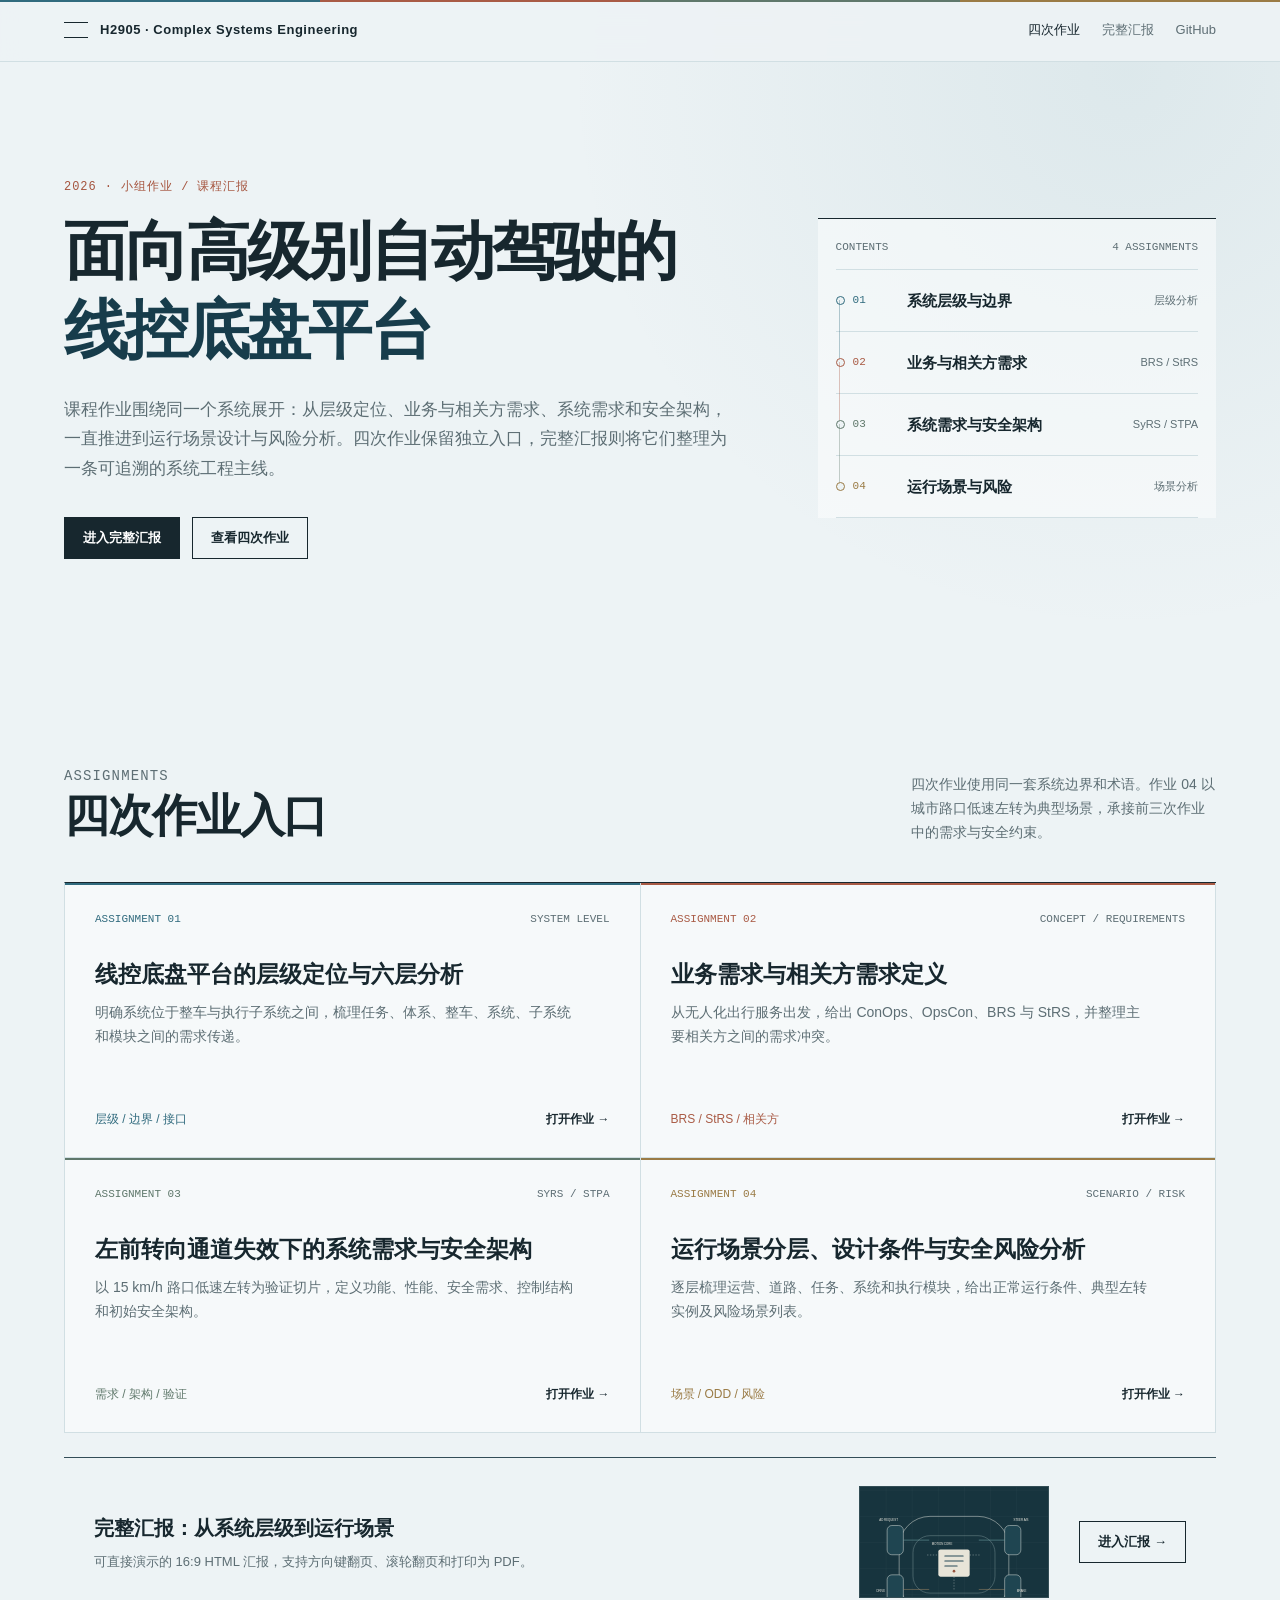
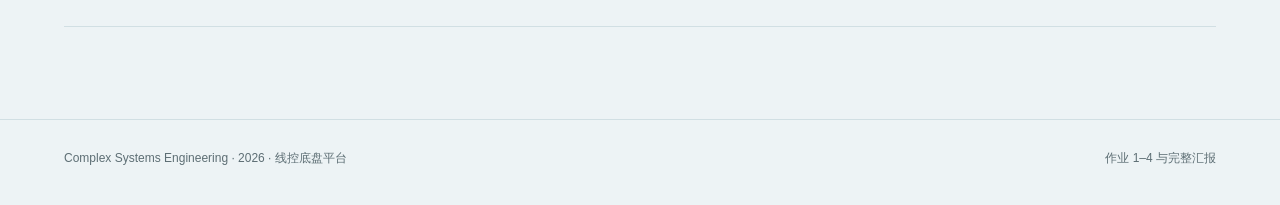
==== commit e6725ee2: "Refresh all course pages with unified technical visual system" ====
--- a/index.html
+++ b/index.html
@@ -91,6 +91,7 @@
             <h3>完整汇报：从系统层级到运行场景</h3>
             <p>可直接演示的 16:9 HTML 汇报，支持方向键翻页、滚轮翻页和打印为 PDF。</p>
           </div>
+          <img class="report-banner-art" src="./assets/images/cover-chassis.svg" alt="">
           <span class="button">进入汇报 →</span>
         </a>
       </div>
@@ -103,5 +104,6 @@
       <span>作业 1–4 与完整汇报</span>
     </div>
   </footer>
+  <script src="./assets/site.js"></script>
 </body>
 </html>
--- a/assets/site.css
+++ b/assets/site.css
@@ -1,15 +1,24 @@
 :root {
-  --paper: #f4f2eb;
-  --paper-2: #ebe8df;
-  --white: #fcfbf7;
-  --ink: #1b2426;
-  --muted: #5e6868;
-  --line: #d6d3c9;
-  --line-strong: #a9aca6;
-  --navy: #284654;
-  --navy-soft: #e5ebec;
-  --rust: #8f4d39;
-  --sage: #536b61;
+  --paper: #edf3f5;
+  --paper-2: #e3ecef;
+  --surface: #edf3f5;
+  --white: #ffffff;
+  --ink: #17272e;
+  --muted: #5d6e74;
+  --on-dark: #17272e;
+  --on-dark-muted: #5f737a;
+  --line: #d1dfe3;
+  --dark-line: rgba(23, 49, 57, 0.16);
+  --line-strong: #a8bbc1;
+  --navy: #173c4b;
+  --navy-soft: #e2edf0;
+  --rust: #a5543e;
+  --sage: #4f746a;
+  --gold: #8d7444;
+  --steel: #316b7e;
+  --clay: #a95b45;
+  --olive: #5f786b;
+  --ochre: #9a7b45;
   --sans: "Source Han Sans SC", "Noto Sans CJK SC", "Microsoft YaHei", sans-serif;
   --serif: "Source Han Serif SC", "Noto Serif CJK SC", "SimSun", serif;
   --mono: "Cascadia Mono", Consolas, monospace;
@@ -24,12 +33,31 @@
 }
 
 body {
-  margin: 0;
-  color: var(--ink);
-  background: var(--paper);
+  --page-accent: var(--navy);
+  margin: 0;
+  color: var(--ink);
+  background:
+    radial-gradient(circle at 88% 4%, rgba(89, 145, 157, 0.11), transparent 27%),
+    var(--paper);
   font-family: var(--sans);
   line-height: 1.72;
   -webkit-font-smoothing: antialiased;
+}
+
+body.tone-level {
+  --page-accent: var(--steel);
+}
+
+body.tone-needs {
+  --page-accent: var(--clay);
+}
+
+body.tone-system {
+  --page-accent: var(--olive);
+}
+
+body.tone-scene {
+  --page-accent: var(--ochre);
 }
 
 a {
@@ -58,8 +86,23 @@
   gap: 28px;
   padding: 0 5vw;
   border-bottom: 1px solid var(--line);
-  background: rgba(244, 242, 235, 0.95);
+  color: var(--ink);
+  background: rgba(237, 243, 245, 0.93);
   backdrop-filter: blur(12px);
+}
+
+.site-header::before {
+  position: absolute;
+  inset: 0 0 auto;
+  height: 2px;
+  background: linear-gradient(
+    90deg,
+    var(--steel) 0 25%,
+    var(--clay) 25% 50%,
+    var(--olive) 50% 75%,
+    var(--ochre) 75%
+  );
+  content: "";
 }
 
 .site-brand {
@@ -97,6 +140,7 @@
 }
 
 .hero {
+  position: relative;
   min-height: 620px;
   display: grid;
   grid-template-columns: minmax(0, 1.25fr) minmax(320px, 0.75fr);
@@ -104,6 +148,17 @@
   gap: 7vw;
   padding-top: 64px;
   padding-bottom: 72px;
+  color: var(--ink);
+  background: transparent;
+}
+
+.hero::after {
+  display: none;
+}
+
+.hero > * {
+  position: relative;
+  z-index: 1;
 }
 
 .eyebrow {
@@ -117,11 +172,12 @@
 .hero h1 {
   max-width: 790px;
   margin: 0;
-  font-family: var(--serif);
+  font-family: var(--sans);
   font-size: clamp(44px, 5vw, 66px);
-  font-weight: 600;
+  font-weight: 700;
   line-height: 1.12;
   letter-spacing: -0.045em;
+  color: var(--ink);
 }
 
 .hero h1 span {
@@ -160,21 +216,24 @@
 
 .button.primary {
   color: var(--white);
+  border-color: var(--ink);
   background: var(--ink);
 }
 
 .button:hover {
-  border-color: var(--navy);
-  color: var(--navy);
+  border-color: var(--steel);
+  color: var(--steel);
 }
 
 .button.primary:hover {
   color: var(--white);
-  background: var(--navy);
+  background: var(--steel);
 }
 
 .contents-card {
+  padding: 4px 18px 0;
   border-top: 1px solid var(--ink);
+  background: rgba(255, 255, 255, 0.46);
 }
 
 .contents-head {
@@ -195,20 +254,63 @@
 }
 
 .contents-list a {
+  position: relative;
   display: grid;
   grid-template-columns: 42px 1fr auto;
   gap: 12px;
   align-items: center;
   min-height: 62px;
+  padding-left: 17px;
   border-bottom: 1px solid var(--line);
 }
 
+.contents-list li {
+  --accent: var(--steel);
+}
+
+.contents-list li:nth-child(2) {
+  --accent: var(--clay);
+}
+
+.contents-list li:nth-child(3) {
+  --accent: var(--olive);
+}
+
+.contents-list li:nth-child(4) {
+  --accent: var(--ochre);
+}
+
+.contents-list a::before {
+  position: absolute;
+  left: 0;
+  width: 7px;
+  height: 7px;
+  border: 1px solid var(--accent);
+  border-radius: 50%;
+  background: var(--paper);
+  content: "";
+}
+
+.contents-list a::after {
+  position: absolute;
+  left: 3px;
+  top: 50%;
+  width: 1px;
+  height: 100%;
+  background: color-mix(in srgb, var(--accent) 35%, transparent);
+  content: "";
+}
+
+.contents-list li:last-child a::after {
+  display: none;
+}
+
 .contents-list a:hover strong {
-  color: var(--rust);
+  color: var(--accent);
 }
 
 .contents-list b {
-  color: var(--muted);
+  color: var(--accent);
   font-family: var(--mono);
   font-size: 11px;
   font-weight: 400;
@@ -226,7 +328,8 @@
 
 .section {
   padding: 82px 0 92px;
-  border-top: 1px solid var(--line);
+  color: var(--ink);
+  background: transparent;
 }
 
 .section-head {
@@ -239,9 +342,9 @@
 
 .section-head h2 {
   margin: 0;
-  font-family: var(--serif);
+  font-family: var(--sans);
   font-size: clamp(30px, 3.5vw, 46px);
-  font-weight: 600;
+  font-weight: 700;
   line-height: 1.25;
   letter-spacing: -0.025em;
 }
@@ -260,13 +363,27 @@
 }
 
 .entry {
+  --accent: var(--steel);
   min-height: 275px;
   display: flex;
   flex-direction: column;
   padding: 27px 30px;
   border-right: 1px solid var(--line);
   border-bottom: 1px solid var(--line);
-  background: rgba(252, 251, 247, 0.5);
+  background: rgba(255, 255, 255, 0.5);
+  box-shadow: inset 0 2px 0 var(--accent);
+}
+
+.entry:nth-child(2) {
+  --accent: var(--clay);
+}
+
+.entry:nth-child(3) {
+  --accent: var(--olive);
+}
+
+.entry:nth-child(4) {
+  --accent: var(--ochre);
 }
 
 .entry:hover {
@@ -281,6 +398,10 @@
   color: var(--muted);
   font-family: var(--mono);
   font-size: 11px;
+}
+
+.entry-meta span:first-child {
+  color: var(--accent);
 }
 
 .entry h3 {
@@ -308,18 +429,27 @@
 }
 
 .entry-foot span {
-  color: var(--sage);
+  color: var(--accent);
 }
 
 .report-banner {
   display: grid;
-  grid-template-columns: 1fr auto;
+  grid-template-columns: 1fr 190px auto;
   gap: 30px;
   align-items: center;
   margin-top: 24px;
   padding: 28px 30px;
-  border-top: 1px solid var(--ink);
-  border-bottom: 1px solid var(--ink);
+  color: var(--ink);
+  border-top: 1px solid #334d57;
+  border-bottom: 1px solid var(--line);
+}
+
+.report-banner-art {
+  width: 190px;
+  height: 112px;
+  object-fit: cover;
+  border: 1px solid rgba(255, 255, 255, 0.12);
+  background: #17343e;
 }
 
 .report-banner h3 {
@@ -337,6 +467,7 @@
   padding: 28px 5vw 36px;
   border-top: 1px solid var(--line);
   color: var(--muted);
+  background: transparent;
   font-size: 12px;
 }
 
@@ -349,26 +480,103 @@
 
 /* Assignment document pages */
 .doc-hero {
+  position: relative;
+  min-height: 410px;
   padding: 74px 0 52px;
+  padding-right: 370px;
+  color: var(--ink);
 }
 
 .doc-kicker {
   margin: 0 0 15px;
-  color: var(--rust);
+  color: var(--page-accent);
   font-family: var(--mono);
   font-size: 11px;
   letter-spacing: 0.06em;
   text-transform: uppercase;
 }
 
+.doc-kicker::before {
+  display: inline-block;
+  width: 22px;
+  height: 1px;
+  margin-right: 9px;
+  vertical-align: middle;
+  background: currentColor;
+  content: "";
+}
+
+.doc-lead {
+  border-left: 2px solid var(--page-accent);
+  padding-left: 18px;
+}
+
 .doc-hero h1 {
   max-width: 930px;
   margin: 0;
-  font-family: var(--serif);
+  font-family: var(--sans);
   font-size: clamp(40px, 5vw, 64px);
-  font-weight: 600;
+  font-weight: 700;
   line-height: 1.22;
   letter-spacing: -0.035em;
+  color: var(--ink);
+}
+
+.doc-hero h1 .nowrap {
+  white-space: nowrap;
+}
+
+.doc-visual {
+  position: absolute;
+  top: 62px;
+  right: 0;
+  width: 330px;
+  margin: 0;
+  padding: 7px;
+  overflow: hidden;
+  border: 1px solid var(--line);
+  background: rgba(255, 255, 255, 0.6);
+  box-shadow: 0 18px 42px rgba(34, 61, 69, 0.1);
+}
+
+.doc-visual::before,
+.doc-visual::after {
+  position: absolute;
+  z-index: 2;
+  width: 22px;
+  height: 22px;
+  border-color: rgba(255, 255, 255, 0.45);
+  content: "";
+  pointer-events: none;
+}
+
+.doc-visual::before {
+  top: 7px;
+  left: 7px;
+  border-top: 1px solid;
+  border-left: 1px solid;
+}
+
+.doc-visual::after {
+  right: 7px;
+  bottom: 7px;
+  border-right: 1px solid;
+  border-bottom: 1px solid;
+}
+
+.doc-visual img {
+  display: block;
+  width: 100%;
+  height: auto;
+}
+
+.doc-visual figcaption {
+  padding: 8px 3px 2px;
+  color: rgba(255, 255, 255, 0.64);
+  font-family: var(--mono);
+  font-size: 8px;
+  letter-spacing: 0.03em;
+  text-align: right;
 }
 
 .doc-lead {
@@ -389,16 +597,31 @@
 }
 
 .doc-section {
+  position: relative;
   padding: 48px 0;
+  color: var(--ink);
   border-top: 1px solid var(--line);
+  background: transparent;
+  box-shadow: none;
 }
 
 .doc-section h2 {
   margin: 0 0 18px;
-  font-family: var(--serif);
+  font-family: var(--sans);
   font-size: 31px;
-  font-weight: 600;
+  font-weight: 700;
   line-height: 1.35;
+  color: var(--ink);
+}
+
+.doc-section h2::before {
+  display: inline-block;
+  width: 3px;
+  height: 0.8em;
+  margin-right: 11px;
+  vertical-align: -0.04em;
+  background: var(--page-accent);
+  content: "";
 }
 
 .doc-section h3 {
@@ -440,7 +663,7 @@
 .summary-grid small {
   display: block;
   margin-bottom: 13px;
-  color: var(--rust);
+  color: var(--page-accent);
   font-family: var(--mono);
   font-size: 10px;
 }
@@ -504,14 +727,14 @@
 .note {
   margin: 22px 0;
   padding: 14px 18px;
-  border-left: 2px solid var(--navy);
+  border-left: 2px solid var(--page-accent);
   background: rgba(255, 255, 255, 0.4);
   color: #465153;
   font-size: 13px;
 }
 
 .note.warn {
-  border-left-color: var(--rust);
+  border-left-color: var(--clay);
 }
 
 .two-col {
@@ -529,9 +752,16 @@
 }
 
 .box {
+  transition: transform 160ms ease, background-color 160ms ease;
+  border-top: 2px solid var(--page-accent);
   padding: 18px 20px;
   border: 1px solid var(--line);
   background: rgba(255, 255, 255, 0.38);
+}
+
+.box:hover {
+  transform: translateY(-3px);
+  background: rgba(255, 255, 255, 0.72);
 }
 
 .box h3 {
@@ -559,14 +789,71 @@
   min-height: 150px;
   padding: 18px 14px;
   border-right: 1px solid var(--line);
+  transition: background-color 160ms ease;
 }
 
 .flow-step:last-child {
   border-right: 0;
 }
 
+.flow-step:hover {
+  background: color-mix(in srgb, var(--page-accent) 7%, transparent);
+}
+
+table tbody tr {
+  transition: background-color 140ms ease;
+}
+
+table tbody tr:hover {
+  background: rgba(255, 255, 255, 0.56);
+}
+
+.site-header {
+  transition: box-shadow 180ms ease, background-color 180ms ease;
+}
+
+.site-header.scrolled {
+  background: rgba(241, 246, 247, 0.98);
+  box-shadow: 0 8px 24px rgba(26, 52, 60, 0.08);
+}
+
+.reveal {
+  opacity: 0;
+  transform: translateY(12px);
+  transition:
+    opacity 420ms ease,
+    transform 420ms cubic-bezier(0.22, 1, 0.36, 1);
+}
+
+.reveal.visible {
+  opacity: 1;
+  transform: translateY(0);
+}
+
+@media (prefers-reduced-motion: reduce) {
+  .reveal,
+  .box,
+  .flow-step,
+  table tbody tr {
+    transition: none;
+  }
+
+  .reveal {
+    opacity: 1;
+    transform: none;
+  }
+}
+
+@media print {
+  .reveal {
+    opacity: 1;
+    transform: none;
+  }
+}
+
+
 .flow-step small {
-  color: var(--rust);
+  color: var(--page-accent);
   font-family: var(--mono);
   font-size: 9px;
 }
@@ -600,7 +887,7 @@
 }
 
 .layer-list b {
-  color: var(--rust);
+  color: var(--page-accent);
   font-family: var(--mono);
   font-size: 11px;
 }
@@ -655,7 +942,7 @@
 }
 
 .doc-nav a:hover {
-  color: var(--rust);
+  color: var(--steel);
 }
 
 @media (max-width: 900px) {
@@ -677,6 +964,19 @@
     grid-template-columns: 1fr;
   }
 
+  .doc-hero {
+    min-height: 0;
+    padding-right: 0;
+  }
+
+  .doc-visual {
+    position: relative;
+    top: auto;
+    right: auto;
+    width: min(100%, 420px);
+    margin-top: 30px;
+  }
+
   .hero {
     gap: 48px;
     padding-top: 48px;
@@ -692,6 +992,11 @@
     grid-template-columns: 1fr;
   }
 
+  .report-banner-art {
+    width: 100%;
+    height: 140px;
+  }
+
   .flow {
     grid-template-columns: repeat(2, minmax(0, 1fr));
   }
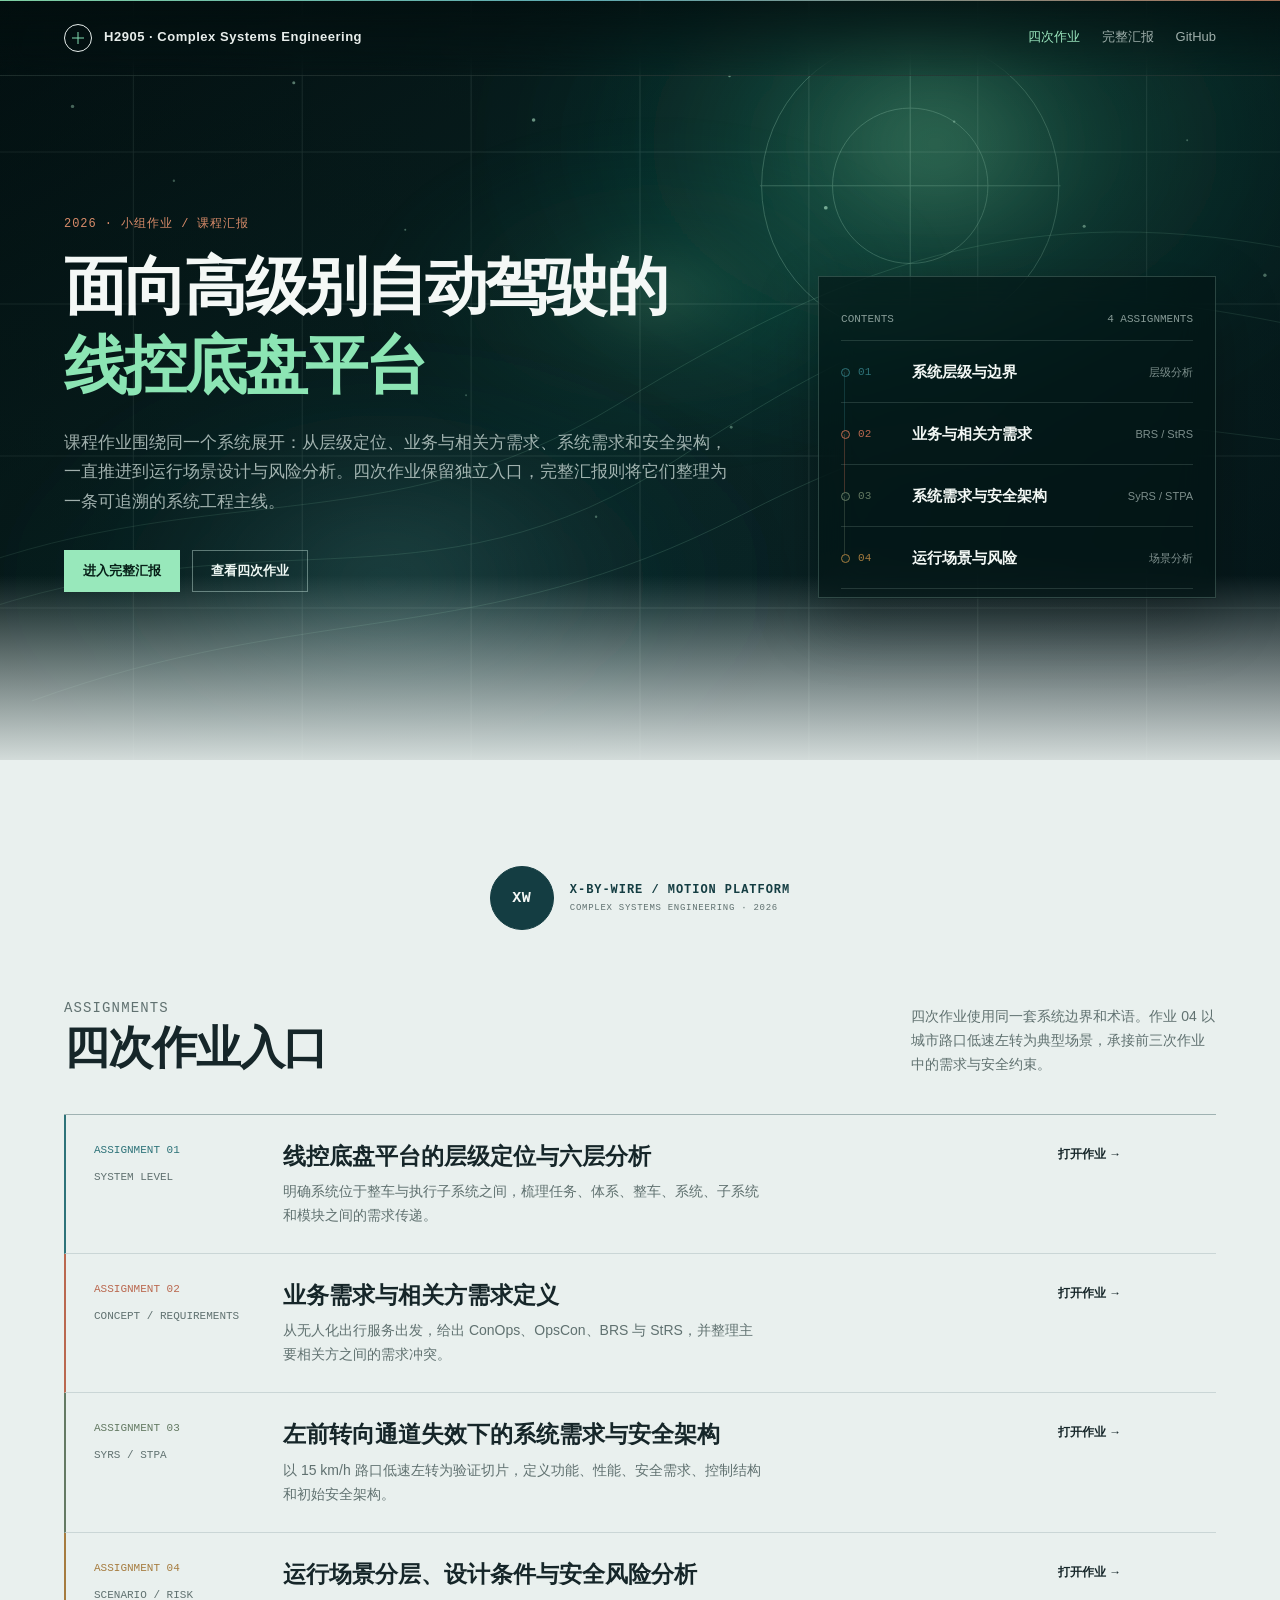
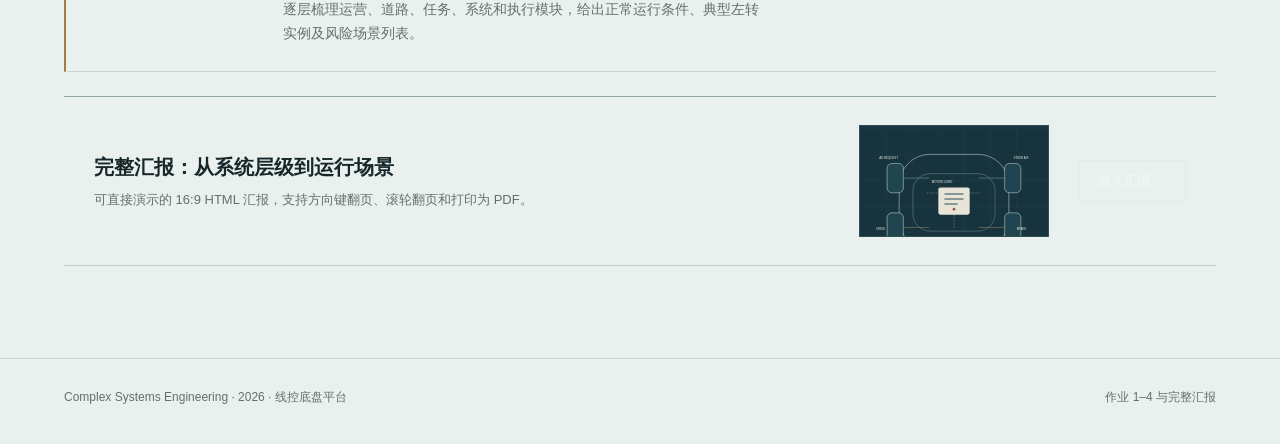
==== commit 51a9721a: "Rebuild course pages around cinematic engineering visual system" ====
--- a/index.html
+++ b/index.html
@@ -7,7 +7,7 @@
   <title>线控底盘平台｜复杂系统工程作业</title>
   <link rel="stylesheet" href="./assets/site.css">
 </head>
-<body>
+<body class="page-home">
   <header class="site-header">
     <a class="site-brand" href="./">
       <span class="brand-rule" aria-hidden="true"></span>
@@ -24,7 +24,7 @@
     <section class="wrap hero">
       <div>
         <p class="eyebrow">2026 · 小组作业 / 课程汇报</p>
-        <h1>面向高级别自动驾驶的<span>线控底盘平台</span></h1>
+        <h1><span class="hero-title-line">面向高级别自动驾驶的</span><span>线控底盘平台</span></h1>
         <p class="hero-copy">
           课程作业围绕同一个系统展开：从层级定位、业务与相关方需求、系统需求和安全架构，
           一直推进到运行场景设计与风险分析。四次作业保留独立入口，完整汇报则将它们整理为一条可追溯的系统工程主线。
@@ -48,6 +48,10 @@
 
     <section class="section" id="assignments">
       <div class="wrap">
+        <div class="section-brand" aria-hidden="true">
+          <span class="section-brand-mark">XW</span>
+          <span><strong>X-BY-WIRE / MOTION PLATFORM</strong><small>COMPLEX SYSTEMS ENGINEERING · 2026</small></span>
+        </div>
         <header class="section-head">
           <div>
             <p class="eyebrow">ASSIGNMENTS</p>
--- a/assets/site.css
+++ b/assets/site.css
@@ -356,45 +356,51 @@
 }
 
 .entry-grid {
-  display: grid;
-  grid-template-columns: repeat(2, minmax(0, 1fr));
+  display: block;
   border-top: 1px solid var(--ink);
-  border-left: 1px solid var(--line);
 }
 
 .entry {
   --accent: var(--steel);
-  min-height: 275px;
+  min-height: 0;
+  display: grid;
+  grid-template-columns: 155px minmax(0, 1fr) 140px;
+  grid-template-rows: auto auto;
+  grid-template-areas:
+    "meta title foot"
+    "meta desc foot";
+  column-gap: 34px;
+  align-items: start;
+  padding: 26px 18px 26px 28px;
+  border-bottom: 1px solid var(--line);
+  border-left: 3px solid var(--accent);
+  background: transparent;
+  transition: background-color 180ms ease, transform 180ms ease;
+}
+
+.entry:nth-child(2) {
+  --accent: var(--clay);
+}
+
+.entry:nth-child(3) {
+  --accent: var(--olive);
+}
+
+.entry:nth-child(4) {
+  --accent: var(--ochre);
+}
+
+.entry:hover {
+  background: rgba(255, 255, 255, 0.5);
+  transform: translateX(5px);
+}
+
+.entry-meta {
+  grid-area: meta;
   display: flex;
   flex-direction: column;
-  padding: 27px 30px;
-  border-right: 1px solid var(--line);
-  border-bottom: 1px solid var(--line);
-  background: rgba(255, 255, 255, 0.5);
-  box-shadow: inset 0 2px 0 var(--accent);
-}
-
-.entry:nth-child(2) {
-  --accent: var(--clay);
-}
-
-.entry:nth-child(3) {
-  --accent: var(--olive);
-}
-
-.entry:nth-child(4) {
-  --accent: var(--ochre);
-}
-
-.entry:hover {
-  background: var(--white);
-}
-
-.entry-meta {
-  display: flex;
-  align-items: center;
-  justify-content: space-between;
-  gap: 20px;
+  align-items: flex-start;
+  gap: 8px;
   color: var(--muted);
   font-family: var(--mono);
   font-size: 11px;
@@ -405,13 +411,15 @@
 }
 
 .entry h3 {
+  grid-area: title;
   max-width: 460px;
-  margin: 30px 0 10px;
+  margin: 0 0 7px;
   font-size: 23px;
   line-height: 1.35;
 }
 
 .entry p {
+  grid-area: desc;
   max-width: 480px;
   margin: 0;
   color: var(--muted);
@@ -419,13 +427,18 @@
 }
 
 .entry-foot {
+  grid-area: foot;
   display: flex;
   align-items: center;
   justify-content: space-between;
   gap: 18px;
-  margin-top: auto;
-  padding-top: 24px;
+  margin-top: 0;
+  padding-top: 3px;
   font-size: 12px;
+}
+
+.entry-foot span {
+  display: none;
 }
 
 .entry-foot span {
@@ -442,6 +455,7 @@
   color: var(--ink);
   border-top: 1px solid #334d57;
   border-bottom: 1px solid var(--line);
+  background: transparent;
 }
 
 .report-banner-art {
@@ -598,19 +612,33 @@
 
 .doc-section {
   position: relative;
-  padding: 48px 0;
+  padding: 46px 0 52px 220px;
   color: var(--ink);
   border-top: 1px solid var(--line);
   background: transparent;
   box-shadow: none;
 }
 
+.doc-section::before {
+  position: absolute;
+  top: 46px;
+  bottom: 52px;
+  left: 184px;
+  width: 1px;
+  background: var(--line);
+  content: "";
+}
+
 .doc-section h2 {
-  margin: 0 0 18px;
+  position: absolute;
+  top: 46px;
+  left: 0;
+  width: 160px;
+  margin: 0;
   font-family: var(--sans);
-  font-size: 31px;
+  font-size: 23px;
   font-weight: 700;
-  line-height: 1.35;
+  line-height: 1.42;
   color: var(--ink);
 }
 
@@ -625,7 +653,7 @@
 }
 
 .doc-section h3 {
-  margin: 28px 0 10px;
+  margin: 24px 0 10px;
   font-size: 17px;
 }
 
@@ -969,6 +997,21 @@
     padding-right: 0;
   }
 
+  .doc-section {
+    padding-left: 0;
+  }
+
+  .doc-section::before {
+    display: none;
+  }
+
+  .doc-section h2 {
+    position: static;
+    width: auto;
+    margin-bottom: 18px;
+    font-size: 28px;
+  }
+
   .doc-visual {
     position: relative;
     top: auto;
@@ -988,6 +1031,15 @@
     grid-template-columns: 1fr;
   }
 
+  .entry {
+    grid-template-columns: 130px minmax(0, 1fr);
+    grid-template-areas:
+      "meta title"
+      "meta desc"
+      "meta foot";
+    row-gap: 8px;
+  }
+
   .report-banner {
     grid-template-columns: 1fr;
   }
@@ -1034,7 +1086,23 @@
   }
 
   .entry {
+    display: flex;
+    flex-direction: column;
     min-height: 0;
+  }
+
+  .entry-meta {
+    flex-direction: row;
+    justify-content: space-between;
+    width: 100%;
+  }
+
+  .entry h3 {
+    margin-top: 18px;
+  }
+
+  .entry-foot {
+    padding-top: 15px;
   }
 
   .layer-list li {
@@ -1057,3 +1125,411 @@
     display: block;
   }
 }
+
+/* 2026-11 visual direction: cinematic engineering index */
+:root {
+  --paper: #e9f0ee;
+  --paper-2: #dfe9e6;
+  --surface: #f5f8f6;
+  --white: #ffffff;
+  --ink: #162629;
+  --muted: #607170;
+  --line: #d0dedb;
+  --line-strong: #9db2ae;
+  --navy: #143d42;
+  --navy-soft: #deebe8;
+  --rust: #ba674d;
+  --sage: #527b68;
+  --gold: #9b7a3d;
+  --steel: #2e7379;
+  --clay: #ba684f;
+  --olive: #647a63;
+  --ochre: #a67c3f;
+}
+
+html {
+  background: #dce8e4;
+}
+
+body {
+  position: relative;
+  isolation: isolate;
+  color: var(--ink);
+  background: var(--paper);
+}
+
+body::before {
+  position: absolute;
+  inset: 0 0 auto;
+  z-index: 0;
+  height: 760px;
+  background:
+    linear-gradient(90deg, rgba(1, 13, 13, 0.38), rgba(1, 13, 13, 0.05) 62%, rgba(1, 13, 13, 0.34)),
+    url("./images/nebula-field.svg") center / cover no-repeat;
+  content: "";
+}
+
+body.page-doc::before {
+  height: 600px;
+}
+
+body::after {
+  position: absolute;
+  top: 575px;
+  left: 0;
+  z-index: 1;
+  width: 100%;
+  height: 205px;
+  background: linear-gradient(to bottom, transparent, var(--paper));
+  content: "";
+  pointer-events: none;
+}
+
+body.page-doc::after {
+  top: 430px;
+  height: 185px;
+}
+
+main,
+.site-footer {
+  position: relative;
+  z-index: 2;
+}
+
+.site-header {
+  position: fixed;
+  inset: 0 0 auto;
+  min-height: 76px;
+  padding: 0 5vw;
+  color: rgba(244, 250, 248, 0.95);
+  border-bottom: 1px solid rgba(197, 235, 220, 0.13);
+  background: linear-gradient(to bottom, rgba(2, 14, 14, 0.7), rgba(2, 14, 14, 0.1));
+  backdrop-filter: blur(12px);
+}
+
+.site-header::before {
+  height: 1px;
+  background: linear-gradient(90deg, #8ce5b4, #69bdc5 45%, #bc7d5f);
+  opacity: 0.9;
+}
+
+.site-header.scrolled {
+  color: var(--ink);
+  background: rgba(242, 247, 245, 0.96);
+  box-shadow: 0 9px 28px rgba(20, 43, 44, 0.1);
+}
+
+.brand-rule {
+  position: relative;
+  width: 28px;
+  height: 28px;
+  border: 1px solid currentColor;
+  border-radius: 50%;
+}
+
+.brand-rule::before,
+.brand-rule::after {
+  position: absolute;
+  top: 50%;
+  left: 50%;
+  background: #83deb1;
+  content: "";
+  transform: translate(-50%, -50%);
+}
+
+.brand-rule::before {
+  width: 12px;
+  height: 1px;
+}
+
+.brand-rule::after {
+  width: 1px;
+  height: 12px;
+}
+
+.site-nav {
+  color: rgba(233, 244, 240, 0.68);
+}
+
+.site-nav a:hover,
+.site-nav a[aria-current="page"] {
+  color: #9ce8bf;
+}
+
+.site-header.scrolled .site-nav {
+  color: var(--muted);
+}
+
+.site-header.scrolled .site-nav a:hover,
+.site-header.scrolled .site-nav a[aria-current="page"] {
+  color: var(--steel);
+}
+
+.hero {
+  min-height: 760px;
+  padding-top: 138px;
+  padding-bottom: 92px;
+  color: #f3f8f5;
+  background: transparent;
+}
+
+.hero::after {
+  display: none;
+}
+
+.eyebrow {
+  color: #d88b69;
+}
+
+.hero h1 {
+  max-width: 760px;
+  color: #f4f8f6;
+  font-size: clamp(44px, 4.9vw, 66px);
+  line-height: 1.08;
+}
+
+.hero h1 span {
+  margin-top: 12px;
+  color: #8ce5b4;
+}
+
+.hero h1 .hero-title-line {
+  margin-top: 0;
+  color: #f4f8f6;
+  white-space: nowrap;
+}
+
+.hero-copy {
+  max-width: 670px;
+  color: rgba(226, 239, 235, 0.7);
+}
+
+.button {
+  color: #eef7f3;
+  border-color: rgba(206, 237, 226, 0.42);
+}
+
+.button.primary {
+  color: #072018;
+  border-color: #98e8bb;
+  background: #98e8bb;
+}
+
+.button:hover {
+  color: #a7efc7;
+  border-color: #a7efc7;
+}
+
+.button.primary:hover {
+  color: #072018;
+  background: #c0f1d5;
+}
+
+.contents-card {
+  padding: 18px 22px 8px;
+  border: 1px solid rgba(181, 231, 212, 0.22);
+  background: rgba(2, 20, 19, 0.63);
+  box-shadow: 0 24px 58px rgba(0, 0, 0, 0.27);
+  backdrop-filter: blur(18px);
+  transform: translateY(34px);
+}
+
+.contents-head {
+  color: rgba(221, 238, 232, 0.6);
+  border-bottom-color: rgba(198, 232, 219, 0.15);
+}
+
+.contents-list a {
+  color: #f3f8f5;
+  border-bottom-color: rgba(198, 232, 219, 0.15);
+}
+
+.contents-list a::before {
+  background: #0a211f;
+}
+
+.contents-list strong {
+  font-weight: 600;
+}
+
+.contents-list span {
+  color: rgba(221, 238, 232, 0.56);
+}
+
+.contents-list a:hover strong {
+  color: #9ce8bf;
+}
+
+.section {
+  position: relative;
+  z-index: 2;
+  padding-top: 128px;
+  border: 0;
+  background: transparent;
+}
+
+.section-brand {
+  display: flex;
+  align-items: center;
+  justify-content: center;
+  gap: 16px;
+  margin: -22px 0 66px;
+  color: var(--navy);
+  text-align: left;
+}
+
+.section-brand-mark {
+  width: 64px;
+  height: 64px;
+  display: grid;
+  place-items: center;
+  border: 1px solid var(--navy);
+  border-radius: 50%;
+  color: #f5f8f6;
+  background: var(--navy);
+  font: 700 15px/1 var(--mono);
+  letter-spacing: 0.04em;
+}
+
+.section-brand strong,
+.section-brand small {
+  display: block;
+}
+
+.section-brand strong {
+  font: 700 12px/1.4 var(--mono);
+  letter-spacing: 0.08em;
+}
+
+.section-brand small {
+  margin-top: 3px;
+  color: var(--muted);
+  font: 9px/1.4 var(--mono);
+  letter-spacing: 0.08em;
+}
+
+.entry-grid {
+  border-top-color: rgba(20, 61, 66, 0.35);
+}
+
+.entry {
+  border-bottom-color: rgba(20, 61, 66, 0.14);
+  border-left: 2px solid var(--accent);
+}
+
+.entry:hover {
+  background: rgba(255, 255, 255, 0.42);
+}
+
+.report-banner {
+  border-top-color: rgba(20, 61, 66, 0.4);
+  border-bottom-color: rgba(20, 61, 66, 0.2);
+}
+
+.site-footer {
+  border-top-color: rgba(20, 61, 66, 0.15);
+}
+
+.doc-hero {
+  min-height: 600px;
+  padding-top: 138px;
+  padding-bottom: 74px;
+  color: #f2f8f5;
+}
+
+.doc-kicker {
+  color: #d58e70;
+}
+
+.doc-hero h1 {
+  color: #f5faf7;
+  text-shadow: 0 10px 32px rgba(0, 0, 0, 0.16);
+}
+
+.doc-lead {
+  color: rgba(226, 239, 235, 0.72);
+  border-left-color: #87d9b0;
+}
+
+.doc-meta {
+  color: rgba(218, 236, 229, 0.58);
+}
+
+.doc-visual {
+  top: 130px;
+  border-color: rgba(194, 232, 217, 0.25);
+  background: rgba(2, 20, 19, 0.58);
+  box-shadow: 0 28px 58px rgba(0, 0, 0, 0.27);
+  backdrop-filter: blur(12px);
+}
+
+.doc-section {
+  padding-top: 46px;
+  padding-bottom: 52px;
+  border-top-color: rgba(20, 61, 66, 0.16);
+}
+
+.doc-section::before {
+  background: rgba(20, 61, 66, 0.16);
+}
+
+.doc-section h2 {
+  color: #174046;
+}
+
+.doc-nav {
+  position: relative;
+  z-index: 2;
+  border-top-color: rgba(20, 61, 66, 0.16);
+}
+
+@media (max-width: 900px) {
+  body::before {
+    height: 700px;
+  }
+
+  body::after {
+    top: 540px;
+  }
+
+  .contents-card {
+    transform: none;
+  }
+}
+
+@media (max-width: 620px) {
+  body::before,
+  body.page-doc::before {
+    height: 760px;
+  }
+
+  body::after,
+  body.page-doc::after {
+    top: 590px;
+  }
+
+  .site-header {
+    position: fixed;
+    display: block;
+    padding-top: 14px;
+    padding-bottom: 12px;
+  }
+
+  .hero {
+    min-height: 760px;
+    padding-top: 130px;
+  }
+
+  .doc-hero {
+    padding-top: 130px;
+  }
+
+  .section {
+    padding-top: 82px;
+  }
+
+  .section-brand {
+    justify-content: flex-start;
+    margin-top: 0;
+  }
+}
